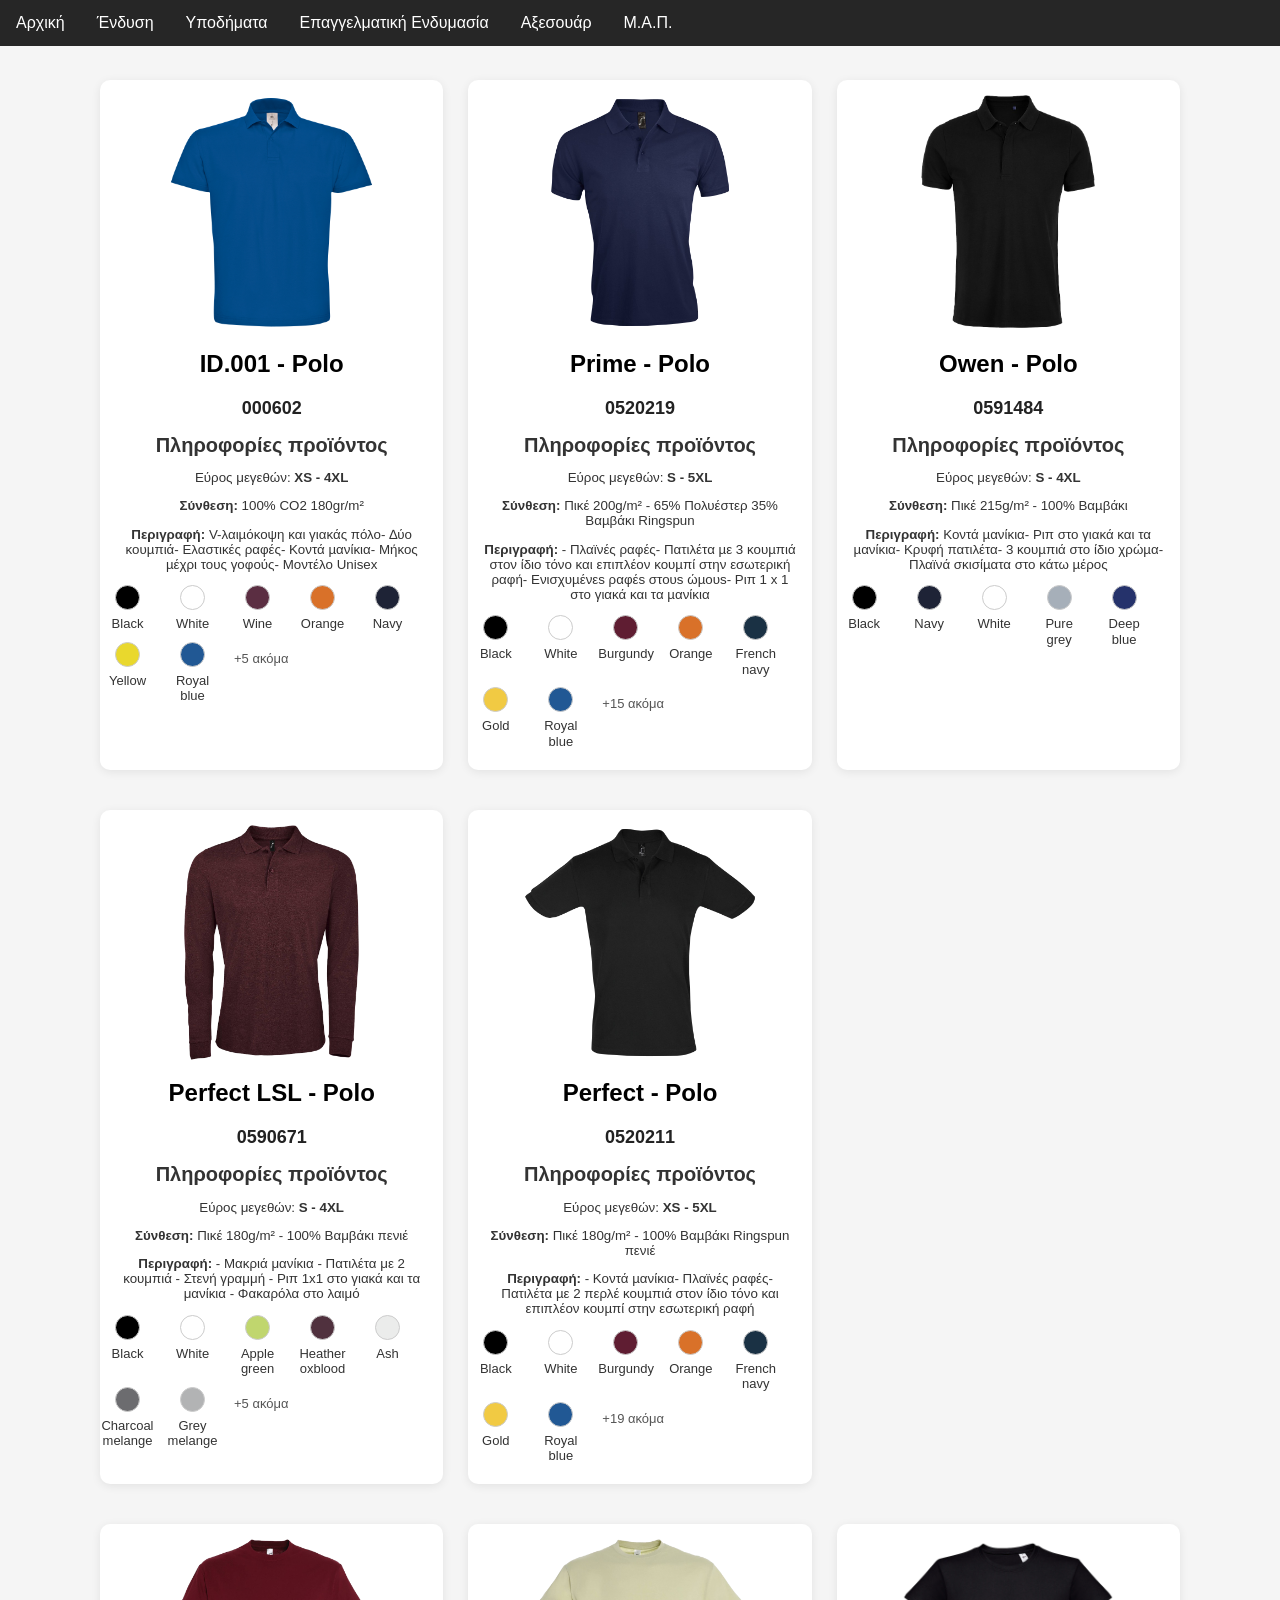
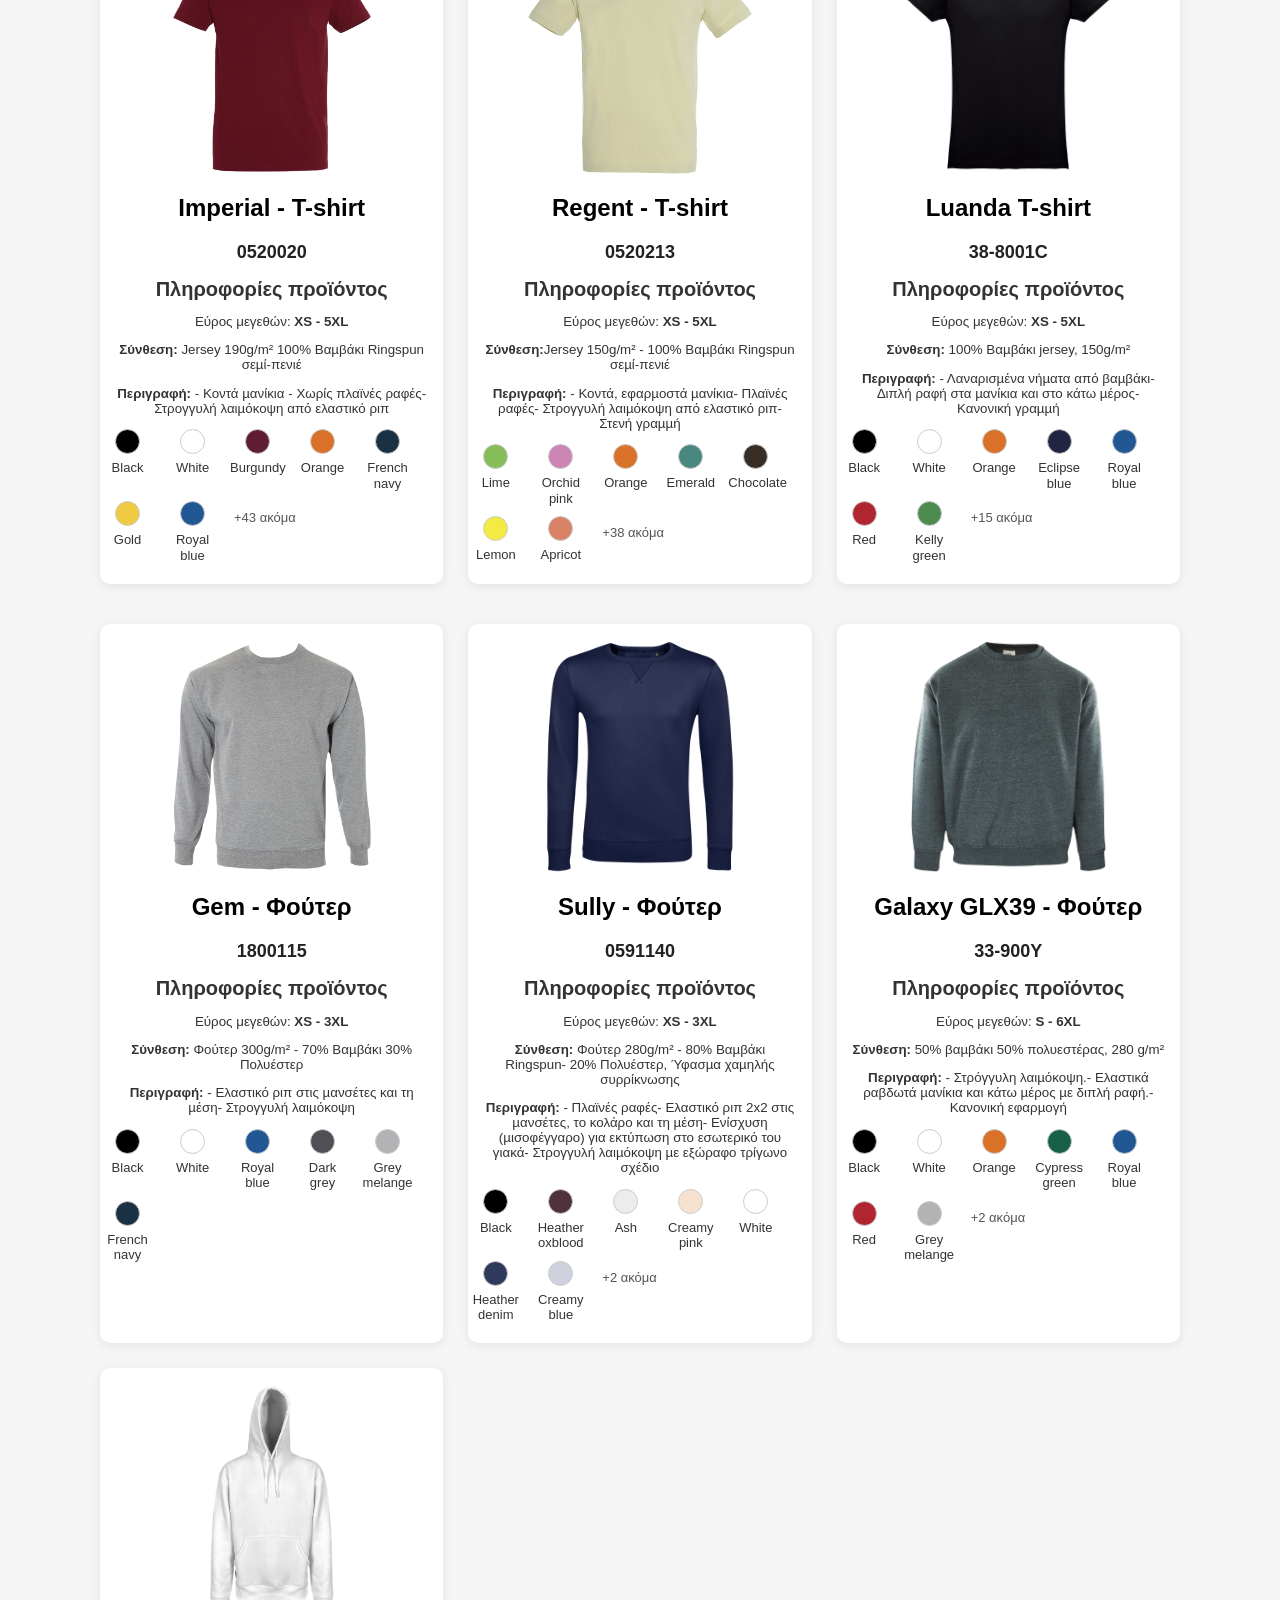
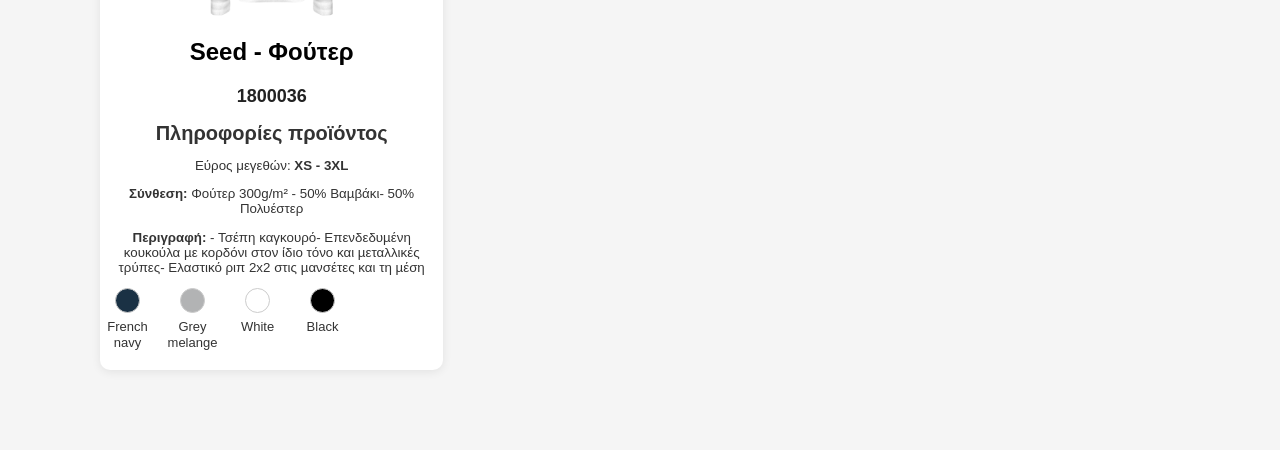
==== clothes.html @ 523e9b34 "# 4" ====
<!DOCTYPE html>
<html lang="en">

<head>
    <meta charset="UTF-8">
    <meta name="viewport" content="width=device-width, initial-scale=1.0">

    <title> Catalog Project </title>

    <link rel="stylesheet" href="css/style.css">

  

</head>

<body>

       <header>


      <nav class="navbar">

        <ul>
         <li> <a href="index.html"> Αρχική </a></li>
         <li class="dropdown"> <a href="javascript:void(0)" class="dropbtn"> Ένδυση </a>
    <div class="dropdown-content">
      <a href="clothes.html"> Μπλούζες </a>
      <a href="trousers.html"> Παντελόνια </a>
      <a href="jackets.html"> Πανωφόρια </a>
    </div></li>
         <li> <a href="shoes.html"> Υποδήματα </a></li>
         <li class="dropdown"> <a href="javascript:void(0)" class="dropbtn"> Επαγγελματική Ενδυμασία </a>
          <div class="dropdown-content">
            <a href="workwear.html"> Στολές Εργασίας</a>
            <a href="HV.html"> Υψηλής Ορατότητας</a>
          </div>
        </li>
        <li> <a href="accessories.html"> Αξεσουάρ </a></li>
         <li> <a href="disposable.html"> Μ.Α.Π. </a></li>
        </ul>

      </nav>

    </header>

    <div class="catalog">

      <div class="product">

        <!-- POLO -->
        
        
        <img src="images/photo.png/ID001.png.png" alt="ID001">
            <h2>ID.001 - Polo</h2>
            <div class="price">000602</div>

              <h3> Πληροφορίες προϊόντος </h3>
          
               <p> Εύρος μεγεθών: <b>XS - 4XL</b> </p>
               <p> <b>Σύνθεση:</b> 100% CO2 180gr/m² </p>
               <p> <b>Περιγραφή:</b> V-λαιµόκοψη και γιακάς πόλο- ∆ύο κουµπιά- Ελαστικές ραφές- Κοντά µανίκια- Μήκος µέχρι τους γοφούς- Μοντέλο Unisex </p>

               <div class="product-colors">

    <!-- Βάλε εδώ ΟΛΑ τα χρώματα του προϊόντος -->

    <div class="color">
        <div class="circle" style="background-color: #000000;"></div>
        <div class="name">Black</div>
    </div>

    <div class="color">
        <div class="circle" style="background-color: #FFFFFF;"></div>
        <div class="name">White</div>
    </div>

    <div class="color">
        <div class="circle" style="background-color: #5B2E42;"></div>
        <div class="name">Wine</div>
    </div>

    <div class="color">
        <div class="circle" style="background-color: #D97129;"></div>
        <div class="name">Orange</div>
    </div>

    <div class="color">
        <div class="circle" style="background-color: #1E2336;"></div>
        <div class="name">Navy</div>
    </div>

    <div class="color">
        <div class="circle" style="background-color: #E9D82D;"></div>
        <div class="name">Yellow</div>
    </div>

    <div class="color">
        <div class="circle" style="background-color: #215894;"></div>
        <div class="name">Royal blue</div>
    </div>

    <div class="color">
        <div class="circle" style="background-color: #B0252F;"></div>
        <div class="name">Red</div>
    </div>

    <div class="color">
        <div class="circle" style="background-color: #4D8B4F;"></div>
        <div class="name">Kelly green</div>
    </div>

    <div class="color">
        <div class="circle" style="background-color: #3E98BE;"></div>
        <div class="name">Light blue</div>
    </div>

     <div class="color">
        <div class="circle" style="background-color: #383D3F;"></div>
        <div class="name">Anthracite</div>
    </div>

     <div class="color">
        <div class="circle" style="background-color: #B2B3B4;"></div>
        <div class="name">Heather grey</div>
    </div>

    <!-- Το κουμπί δημιουργείται αυτόματα από το JavaScript -->

</div>
                                    
          </div>
    

      <div class="product">

        <img src="images/photo.png/prime.png.png" alt="prime">
            <h2>Prime - Polo</h2>
            <div class="price">0520219</div>

              <h3> Πληροφορίες προϊόντος </h3>
          
               <p> Εύρος μεγεθών: <b>S - 5XL</b> </p>
               <p> <b>Σύνθεση:</b> Πικέ 200g/m² - 65% Πολυέστερ 35% Βαµβάκι Ringspun </p>
               <p> <b>Περιγραφή:</b> - Πλαϊνές ραφές- Πατιλέτα µε 3 κουµπιά στον ίδιο τόνο και επιπλέον κουµπί στην εσωτερική ραφή- Ενισχυµένεs ραφέs στουs ώµουs- Ριπ 1 x 1 στο γιακά και τα µανίκια </p>  
                <div class="product-colors">

    <!-- Βάλε εδώ ΟΛΑ τα χρώματα του προϊόντος -->

    <div class="color">
        <div class="circle" style="background-color: #000000;"></div>
        <div class="name">Black</div>
    </div>

    <div class="color">
        <div class="circle" style="background-color: #FFFFFF;"></div>
        <div class="name">White</div>
    </div>

    <div class="color">
        <div class="circle" style="background-color: #5F1D32;"></div>
        <div class="name">Burgundy</div>
    </div>

    <div class="color">
        <div class="circle" style="background-color: #D97129;"></div>
        <div class="name">Orange</div>
    </div>

    <div class="color">
        <div class="circle" style="background-color: #1A3144;"></div>
        <div class="name">French navy</div>
    </div>

    <div class="color">
        <div class="circle" style="background-color: #F1CA43;"></div>
        <div class="name">Gold</div>
    </div>

    <div class="color">
        <div class="circle" style="background-color: #215894;"></div>
        <div class="name">Royal blue</div>
    </div>

    <div class="color">
        <div class="circle" style="background-color: #B0252F;"></div>
        <div class="name">Red</div>
    </div>

    <div class="color">
        <div class="circle" style="background-color: #4D8B4F;"></div>
        <div class="name">Kelly green</div>
    </div>

    <div class="color">
        <div class="circle" style="background-color: #3E98BE;"></div>
        <div class="name">Light blue</div>
    </div>

     <div class="color">
        <div class="circle" style="background-color: #4E5055;"></div>
        <div class="name">Dark grey</div>
    </div>

     <div class="color">
        <div class="circle" style="background-color: #A6AFB9;"></div>
        <div class="name">Pure grey</div>
    </div>

     <div class="color">
        <div class="circle" style="background-color: #B9A58C;"></div>
        <div class="name">Sand</div>
    </div>

     <div class="color">
        <div class="circle" style="background-color: #464288;"></div>
        <div class="name">Dark purple</div>
    </div>

     <div class="color">
        <div class="circle" style="background-color: #EBECEB;"></div>
        <div class="name">Ash</div>
    </div>

     <div class="color">
        <div class="circle" style="background-color: #382D25;"></div>
        <div class="name">Chocolate</div>
    </div>

     <div class="color">
        <div class="circle" style="background-color: #4D9FC6;"></div>
        <div class="name">Aqua</div>
    </div>

     <div class="color">
        <div class="circle" style="background-color: #55513D;"></div>
        <div class="name">Army</div>
    </div>

     <div class="color">
        <div class="circle" style="background-color: #B2B3B4;"></div>
        <div class="name">Grey melange</div>
    </div>

     <div class="color">
        <div class="circle" style="background-color: #C0D66E;"></div>
        <div class="name">Apple green</div>
    </div>

     <div class="color">
        <div class="circle" style="background-color: #2E4533;"></div>
        <div class="name">Bottle green</div>
    </div>

     <div class="color">
        <div class="circle" style="background-color: #A7C6E3;"></div>
        <div class="name">Sky blue</div>
    </div>

    <!-- Το κουμπί δημιουργείται αυτόματα από το JavaScript -->

</div>        
      </div>

      <div class="product">

        <img src="images/photo.png/owen.png.png" alt="owen">
            <h2> Owen - Polo</h2>
            <div class="price">0591484</div>

              <h3> Πληροφορίες προϊόντος </h3>
          
               <p> Εύρος μεγεθών: <b>S - 4XL</b> </p>
               <p> <b>Σύνθεση:</b> Πικέ 215g/m² - 100% Βαµβάκι </p>
               <p> <b>Περιγραφή:</b>  Κοντά µανίκια- Ριπ στο γιακά και τα µανίκια- Κρυφή πατιλέτα- 3 κουµπιά στο ίδιο χρώµα- Πλαϊνά σκισίµατα στο κάτω µέρος </p>    

               <div class="product-colors">

    <!-- Βάλε εδώ ΟΛΑ τα χρώματα του προϊόντος -->

    <div class="color">
        <div class="circle" style="background-color: #000000;"></div>
        <div class="name">Black</div>
    </div>

    <div class="color">
        <div class="circle" style="background-color: #1e2336;"></div>
        <div class="name">Navy</div>
    </div>

    <div class="color">
        <div class="circle" style="background-color: #FFFFFF;"></div>
        <div class="name">White</div>
    </div>

    <div class="color">
        <div class="circle" style="background-color: #A6AFB9;"></div>
        <div class="name">Pure grey</div>
    </div>

    <div class="color">
        <div class="circle" style="background-color: #25326b;"></div>
        <div class="name">Deep blue </div>
    </div>

    </div>
    </div>
    </div>
    
<div class="catalog">

    <div class="product">

        <img src="images/photo.png/perfectwinter.png.png" alt="perfect">
            <h2> Perfect LSL - Polo </h2>
            <div class="price">0590671</div>

              <h3> Πληροφορίες προϊόντος </h3>
          
               <p> Εύρος μεγεθών: <b>S - 4XL</b> </p>
               <p> <b>Σύνθεση:</b> Πικέ 180g/m² - 100% Βαμβάκι πενιέ  </p>
               <p> <b>Περιγραφή:</b> - Μακριά μανίκια - Πατιλέτα με 2 κουμπιά - Στενή γραμμή - Ριπ 1x1 στο γιακά και τα μανίκια - Φακαρόλα στο λαιμό </p>    

               <div class="product-colors">

    <!-- Βάλε εδώ ΟΛΑ τα χρώματα του προϊόντος -->

    <div class="color">
        <div class="circle" style="background-color: #000000;"></div>
        <div class="name">Black</div>
    </div>

    <div class="color">
        <div class="circle" style="background-color: #FFFFFF;"></div>
        <div class="name">White</div>
    </div>

    <div class="color">
        <div class="circle" style="background-color: #C0D66E;"></div>
        <div class="name">Apple green</div>
    </div>

    <div class="color">
        <div class="circle" style="background-color: #50313E;"></div>
        <div class="name">Heather oxblood</div>
    </div>

     <div class="color">
        <div class="circle" style="background-color: #EBECEB;"></div>
        <div class="name">Ash</div>
    </div>

    <div class="color">
        <div class="circle" style="background-color: #6C6C6F;"></div>
        <div class="name">Charcoal melange</div>
    </div>

    <div class="color">
        <div class="circle" style="background-color: #B2B3B4;"></div>
        <div class="name">Grey melange</div>
    </div>

     <div class="color">
        <div class="circle" style="background-color: #2E4533;"></div>
        <div class="name">Bottle green</div>
    </div>

    <div class="color">
        <div class="circle" style="background-color: #D97129;"></div>
        <div class="name">Orange</div>
    </div>

    <div class="color">
        <div class="circle" style="background-color: #1A3144;"></div>
        <div class="name">French navy</div>
    </div>

    <div class="color">
        <div class="circle" style="background-color: #215894;"></div>
        <div class="name">Royal blue</div>
    </div>

    <div class="color">
        <div class="circle" style="background-color: #B0252F;"></div>
        <div class="name">Red</div>
    </div>
    
    

    </div>
    </div>
    

      <div class="product">

        <img src="images/photo.png/perfect.png.png" alt="perfect">
            <h2> Perfect - Polo</h2>
            <div class="price">0520211</div>

              <h3> Πληροφορίες προϊόντος </h3>
          
               <p> Εύρος μεγεθών: <b>XS - 5XL</b> </p>
               <p> <b>Σύνθεση:</b> Πικέ 180g/m² - 100% Βαµβάκι Ringspun πενιέ </p>
               <p> <b>Περιγραφή:</b> - Κοντά µανίκια- Πλαϊνές ραφές- Πατιλέτα µε 2 περλέ κουµπιά στον ίδιο τόνο και επιπλέον κουµπί στην εσωτερική ραφή </p>    

               <div class="product-colors">

    <!-- Βάλε εδώ ΟΛΑ τα χρώματα του προϊόντος -->

    <div class="color">
        <div class="circle" style="background-color: #000000;"></div>
        <div class="name">Black</div>
    </div>

    <div class="color">
        <div class="circle" style="background-color: #FFFFFF;"></div>
        <div class="name">White</div>
    </div>

    <div class="color">
        <div class="circle" style="background-color: #5F1D32;"></div>
        <div class="name">Burgundy</div>
    </div>

    <div class="color">
        <div class="circle" style="background-color: #D97129;"></div>
        <div class="name">Orange</div>
    </div>

    <div class="color">
        <div class="circle" style="background-color: #1A3144;"></div>
        <div class="name">French navy</div>
    </div>

    <div class="color">
        <div class="circle" style="background-color: #F1CA43;"></div>
        <div class="name">Gold</div>
    </div>

    <div class="color">
        <div class="circle" style="background-color: #215894;"></div>
        <div class="name">Royal blue</div>
    </div>

    <div class="color">
        <div class="circle" style="background-color: #B0252F;"></div>
        <div class="name">Red</div>
    </div>

    <div class="color">
        <div class="circle" style="background-color: #4D8B4F;"></div>
        <div class="name">Kelly green</div>
    </div>

    <div class="color">
        <div class="circle" style="background-color: #CFD1DE;"></div>
        <div class="name">Creamy blue</div>
    </div>

     <div class="color">
        <div class="circle" style="background-color: #6C6C6F;"></div>
        <div class="name">Charcoal melange</div>
    </div>

     <div class="color">
        <div class="circle" style="background-color: #A6AFB9;"></div>
        <div class="name">Pure grey</div>
    </div>

     <div class="color">
        <div class="circle" style="background-color: #B9A58C;"></div>
        <div class="name">Sand</div>
    </div>

     <div class="color">
        <div class="circle" style="background-color: #50313E;"></div>
        <div class="name">Heather oxblood</div>
    </div>

     <div class="color">
        <div class="circle" style="background-color: #EBECEB;"></div>
        <div class="name">Ash</div>
    </div>

     <div class="color">
        <div class="circle" style="background-color: #2E395B;"></div>
        <div class="name">Heather denim</div>
    </div>

     <div class="color">
        <div class="circle" style="background-color: #4D9FC6;"></div>
        <div class="name">Aqua</div>
    </div>

     <div class="color">
        <div class="circle" style="background-color: #476279;"></div>
        <div class="name">Slate blue</div>
    </div>

     <div class="color">
        <div class="circle" style="background-color: #B2B3B4;"></div>
        <div class="name">Grey melange</div>
    </div>

     <div class="color">
        <div class="circle" style="background-color: #C0D66E;"></div>
        <div class="name">Apple green</div>
    </div>

     <div class="color">
        <div class="circle" style="background-color: #2E4533;"></div>
        <div class="name">Bottle green</div>
    </div>

     <div class="color">
        <div class="circle" style="background-color: #A7C6E3;"></div>
        <div class="name">Sky blue</div>
    </div>

    <div class="color">
        <div class="circle" style="background-color: #CF3945;"></div>
        <div class="name">Hibiscus</div>
    </div>

    <div class="color">
        <div class="circle" style="background-color: #3D4F5E;"></div>
        <div class="name">Denim </div>
    </div>

    <div class="color">
        <div class="circle" style="background-color: #F7E2D0;"></div>
        <div class="name">Creamy pink</div>
    </div>

    <div class="color">
        <div class="circle" style="background-color: #22B15D;"></div>
        <div class="name">Spring green</div>
    </div>

    <!-- Το κουμπί δημιουργείται αυτόματα από το JavaScript -->

</div>
                        
          </div>

    </div>

          <!-- T-SHIRT -->

          <div class="catalog">
          <div class="product">

        <img src="images/photo.png/imperial.png" alt="imperial">
            <h2>Imperial - T-shirt</h2>
            <div class="price">0520020</div>

              <h3> Πληροφορίες προϊόντος </h3>
          
               <p> Εύρος μεγεθών: <b>XS - 5XL</b> </p>
               <p> <b>Σύνθεση:</b> Jersey 190g/m² 100% Βαµβάκι Ringspun σεµί-πενιέ </p>
               <p> <b>Περιγραφή:</b> - Κοντά µανίκια - Χωρίς πλαϊνές ραφές- Στρογγυλή λαιµόκοψη από ελαστικό ριπ </p> 

               <div class="product-colors">

    <!-- Βάλε εδώ ΟΛΑ τα χρώματα του προϊόντος -->

    <div class="color">
        <div class="circle" style="background-color: #000000;"></div>
        <div class="name">Black</div>
    </div>

    <div class="color">
        <div class="circle" style="background-color: #FFFFFF;"></div>
        <div class="name">White</div>
    </div>

    <div class="color">
        <div class="circle" style="background-color: #5F1D32;"></div>
        <div class="name">Burgundy</div>
    </div>

    <div class="color">
        <div class="circle" style="background-color: #D97129;"></div>
        <div class="name">Orange</div>
    </div>

    <div class="color">
        <div class="circle" style="background-color: #1A3144;"></div>
        <div class="name">French navy</div>
    </div>

    <div class="color">
        <div class="circle" style="background-color: #F1CA43;"></div>
        <div class="name">Gold</div>
    </div>

    <div class="color">
        <div class="circle" style="background-color: #215894;"></div>
        <div class="name">Royal blue</div>
    </div>

    <div class="color">
        <div class="circle" style="background-color: #B0252F;"></div>
        <div class="name">Red</div>
    </div>

    <div class="color">
        <div class="circle" style="background-color: #4D8B4F;"></div>
        <div class="name">Kelly green</div>
    </div>

    <div class="color">
        <div class="circle" style="background-color: #F4EDCC;"></div>
        <div class="name">Cream</div>
    </div>

     <div class="color">
        <div class="circle" style="background-color: #162532;"></div>
        <div class="name">Petroleum</div>
    </div>

     <div class="color">
        <div class="circle" style="background-color: #A6AFB9;"></div>
        <div class="name">Pure grey</div>
    </div>

     <div class="color">
        <div class="circle" style="background-color: #B9A58C;"></div>
        <div class="name">Sand</div>
    </div>

     <div class="color">
        <div class="circle" style="background-color: #8D5F67;"></div>
        <div class="name">Ancient pink</div>
    </div>

     <div class="color">
        <div class="circle" style="background-color: #EBECEB;"></div>
        <div class="name">Ash</div>
    </div>

     <div class="color">
        <div class="circle" style="background-color: #636455;"></div>
        <div class="name">Khaki</div>
    </div>

     <div class="color">
        <div class="circle" style="background-color: #4D9FC6;"></div>
        <div class="name">Aqua</div>
    </div>

     <div class="color">
        <div class="circle" style="background-color: #4BB2AD;"></div>
        <div class="name">Caribbeam</div>
    </div>

     <div class="color">
        <div class="circle" style="background-color: #B2B3B4;"></div>
        <div class="name">Grey melange</div>
    </div>

     <div class="color">
        <div class="circle" style="background-color: #C0D66E;"></div>
        <div class="name">Apple green</div>
    </div>

     <div class="color">
        <div class="circle" style="background-color: #2E4533;"></div>
        <div class="name">Bottle green</div>
    </div>

     <div class="color">
        <div class="circle" style="background-color: #A7C6E3;"></div>
        <div class="name">Sky blue</div>
    </div>

    <div class="color">
        <div class="circle" style="background-color: #CF3945;"></div>
        <div class="name">Hibiscus</div>
    </div>

    <div class="color">
        <div class="circle" style="background-color: #3D4F5E;"></div>
        <div class="name">Denim </div>
    </div>

    <div class="color">
        <div class="circle" style="background-color: #ECC4BF;"></div>
        <div class="name">Candy pink</div>
    </div>

    <div class="color">
        <div class="circle" style="background-color: #AEBE8D;"></div>
        <div class="name">Sage green</div>
    </div>

     <div class="color">
        <div class="circle" style="background-color: #55513D;"></div>
        <div class="name">Army</div>
    </div>

     <div class="color">
        <div class="circle" style="background-color: #7BC2CC;"></div>
        <div class="name">Atoll blue</div>
    </div>

     <div class="color">
        <div class="circle" style="background-color: #5B2326;"></div>
        <div class="name">Chili</div>
    </div>

     <div class="color">
        <div class="circle" style="background-color: #48887F;"></div>
        <div class="name">Emerald</div>
    </div>

     <div class="color">
        <div class="circle" style="background-color: #382D25;"></div>
        <div class="name">Chocolate</div>
    </div>

     <div class="color">
        <div class="circle" style="background-color: #4F4235;"></div>
        <div class="name">Earth</div>
    </div>

     <div class="color">
        <div class="circle" style="background-color: #464288;"></div>
        <div class="name">Dark purple</div>
    </div>

     <div class="color">
        <div class="circle" style="background-color: #AC2176;"></div>
        <div class="name">Fuchsia</div>
    </div>

     <div class="color">
        <div class="circle" style="background-color: #A1B3BD;"></div>
        <div class="name">Ice blue</div>
    </div>

    <div class="color">
        <div class="circle" style="background-color: #F3EB43;"></div>
        <div class="name">Lemon</div>
    </div>

    <div class="color">
        <div class="circle" style="background-color: #4E5055;"></div>
        <div class="name">Dark grey</div>
    </div>

    <div class="color">
        <div class="circle" style="background-color: #902c44;"></div>
        <div class="name">Red folk</div>
    </div>

    <div class="color">
        <div class="circle" style="background-color: #565b35;"></div>
        <div class="name">Dark khaki</div>
    </div>

    <div class="color">
        <div class="circle" style="background-color: #afaca5;"></div>
        <div class="name">Light grey</div>
    </div>

    <div class="color">
        <div class="circle" style="background-color: #71658e;"></div>
        <div class="name">Light purple</div>
    </div>

    <div class="color">
        <div class="circle" style="background-color: #41484f;"></div>
        <div class="name">Mouse grey</div>
    </div>

    <div class="color">
        <div class="circle" style="background-color: #1e2336;"></div>
        <div class="name">Navy</div>
    </div>

    <div class="color">
        <div class="circle" style="background-color: #cc84b5;"></div>
        <div class="name">Orchid pink</div>
    </div>

    <div class="color">
        <div class="circle" style="background-color: #6b799b;"></div>
        <div class="name">Blue</div>
    </div>

    <div class="color">
        <div class="circle" style="background-color: #7f3e24;"></div>
        <div class="name">Terracotta</div>
    </div>

    <div class="color">
        <div class="circle" style="background-color: #901939;"></div>
        <div class="name">Tango red</div>
    </div>

    <div class="color">
        <div class="circle" style="background-color: #787673;"></div>
        <div class="name">Zinc</div>
    </div>

    <div class="color">
        <div class="circle" style="background-color: #24326a;"></div>
        <div class="name">Ultramarine</div>
    </div>

    <div class="color">
        <div class="circle" style="background-color: #b9b79f;"></div>
        <div class="name">Rope</div>
    </div>

    <!-- Το κουμπί δημιουργείται αυτόματα από το JavaScript -->

</div>
                       
          </div>
    

      <div class="product">

        <img src="images/photo.png/regent2.png.png" alt="regent">
            <h2>Regent - T-shirt</h2>
            <div class="price"> 0520213</div>

              <h3> Πληροφορίες προϊόντος </h3>
          
               <p> Εύρος μεγεθών: <b>XS - 5XL</b> </p>
               <p> <b>Σύνθεση:</b>Jersey 150g/m² - 100% Βαµβάκι Ringspun σεµί-πενιέ </p>
               <p> <b>Περιγραφή:</b> - Κοντά, εφαρµοστά µανίκια- Πλαϊνές ραφές- Στρογγυλή λαιµόκοψη από ελαστικό ριπ- Στενή γραµµή </p>

               <div class="product-colors">

    <!-- Βάλε εδώ ΟΛΑ τα χρώματα του προϊόντος -->

    <div class="color">
        <div class="circle" style="background-color: #85bd58;"></div>
        <div class="name">Lime</div>
    </div>

    <div class="color">
        <div class="circle" style="background-color: #cc84b5;"></div>
        <div class="name">Orchid pink</div>
    </div>

    <div class="color">
        <div class="circle" style="background-color: #D97129;"></div>
        <div class="name">Orange</div>
    </div>

    <div class="color">
        <div class="circle" style="background-color: #48887F;"></div>
        <div class="name">Emerald</div>
    </div>

     <div class="color">
        <div class="circle" style="background-color: #382D25;"></div>
        <div class="name">Chocolate</div>
    </div>

    <div class="color">
        <div class="circle" style="background-color: #F3EB43;"></div>
        <div class="name">Lemon</div>
    </div>

    <div class="color">
        <div class="circle" style="background-color: #da8266;"></div>
        <div class="name">Apricot</div>
    </div>

    <div class="color">
        <div class="circle" style="background-color: #aebe8d;"></div>
        <div class="name">Sage green</div>
    </div>

     <div class="color">
        <div class="circle" style="background-color: #4F4235;"></div>
        <div class="name">Earth</div>
    </div>

     <div class="color">
        <div class="circle" style="background-color: #71658e;"></div>
        <div class="name">Light purple</div>
    </div>

     <div class="color">
        <div class="circle" style="background-color: #AC2176;"></div>
        <div class="name">Fuchsia</div>
    </div>

     <div class="color">
        <div class="circle" style="background-color: #B9A58C;"></div>
        <div class="name">Sand</div>
    </div>

    <div class="color">
        <div class="circle" style="background-color: #464288;"></div>
        <div class="name">Dark purple</div>
    </div>

    <div class="color">
        <div class="circle" style="background-color: #e3b8c7;"></div>
        <div class="name">Medium pink</div>
    </div>

    <div class="color">
        <div class="circle" style="background-color: #b9b79f;"></div>
        <div class="name">Rope</div>
    </div>

    <div class="color">
        <div class="circle" style="background-color: #f2d4d9;"></div>
        <div class="name">Pale pink</div>
    </div>

    <div class="color">
        <div class="circle" style="background-color: #5F1D32;"></div>
        <div class="name">Burgundy</div>
    </div>

     <div class="color">
        <div class="circle" style="background-color: #1e2336;"></div>
        <div class="name">Navy</div>
    </div>

    <div class="color">
        <div class="circle" style="background-color: #2E4533;"></div>
        <div class="name">Bottle green</div>
    </div>

    <div class="color">
        <div class="circle" style="background-color: #d0d3d4;"></div>
        <div class="name">Light grey</div>
    </div>

     <div class="color">
        <div class="circle" style="background-color: #4D9FC6;"></div>
        <div class="name">Aqua</div>
    </div>

     <div class="color">
        <div class="circle" style="background-color: #41484f;"></div>
        <div class="name">Mouse grey</div>
    </div>

     <div class="color">
        <div class="circle" style="background-color: #C0D66E;"></div>
        <div class="name">Apple green</div>
    </div>

     <div class="color">
        <div class="circle" style="background-color: #7bc2cc;"></div>
        <div class="name">Atoll blue</div>
    </div>

     <div class="color">
        <div class="circle" style="background-color: #55513D;"></div>
        <div class="name">Army</div>
    </div>

    <div class="color">
        <div class="circle" style="background-color: #787673;"></div>
        <div class="name">Zinc</div>
    </div>

    <div class="color">
        <div class="circle" style="background-color: #000000;"></div>
        <div class="name">Black</div>
    </div>

    <div class="color">
        <div class="circle" style="background-color: #FFFFFF;"></div>
        <div class="name">White</div>
    </div>

    <div class="color">
        <div class="circle" style="background-color: #5f1d32;"></div>
        <div class="name">Burgundy</div>
    </div>

    <div class="color">
        <div class="circle" style="background-color: #1A3144;"></div>
        <div class="name">French navy</div>
    </div>

    <div class="color">
        <div class="circle" style="background-color: #f1ca43;"></div>
        <div class="name">Gold</div>
    </div>

    <div class="color">
        <div class="circle" style="background-color: #215894;"></div>
        <div class="name">Royal blue</div>
    </div>

    <div class="color">
        <div class="circle" style="background-color: #B0252F;"></div>
        <div class="name">Red</div>
    </div>

    <div class="color">
        <div class="circle" style="background-color: #4D8B4F;"></div>
        <div class="name">Kelly green</div>
    </div>

     <div class="color">
        <div class="circle" style="background-color: #A6AFB9;"></div>
        <div class="name">Pure grey</div>
    </div>

     <div class="color">
        <div class="circle" style="background-color: #636455;"></div>
        <div class="name">Khaki</div>
    </div>

     <div class="color">
        <div class="circle" style="background-color: #B2B3B4;"></div>
        <div class="name">Grey melange</div>
    </div>

     <div class="color">
        <div class="circle" style="background-color: #a7c6e3;"></div>
        <div class="name">Sky blue</div>
    </div>

    <div class="color">
        <div class="circle" style="background-color: #3d4f5e;"></div>
        <div class="name">Denim </div>
    </div>

    <div class="color">
        <div class="circle" style="background-color: #d06878;"></div>
        <div class="name">Pink folk</div>
    </div>

     <div class="color">
        <div class="circle" style="background-color: #901939;"></div>
        <div class="name">Tango red</div>
    </div>

    <div class="color">
        <div class="circle" style="background-color: #4E5055;"></div>
        <div class="name">Dark grey</div>
    </div>

    <div class="color">
        <div class="circle" style="background-color: #38637c;"></div>
        <div class="name">Duck blue</div>
    </div>

      <div class="color">
        <div class="circle" style="background-color: #eaeb82;"></div>
        <div class="name">Pale yellow</div>
    </div>

    <div class="color">
        <div class="circle" style="background-color: #EBECEB;"></div>
        <div class="name">Ash</div>
    </div>



    <!-- Το κουμπί δημιουργείται αυτόματα από το JavaScript -->

</div>
                          
      </div>
    

      <div class="product">

        <img src="images/photo.png/Luanda.png.png" alt="luanda">
            <h2> Luanda T-shirt </h2>
            <div class="price">38-8001C</div>

              <h3> Πληροφορίες προϊόντος </h3>
          
               <p> Εύρος μεγεθών: <b>XS - 5XL</b> </p>
               <p> <b>Σύνθεση:</b> 100% Βαµβάκι jersey, 150g/m² </p>
               <p> <b>Περιγραφή:</b> - Λαναρισµένα νήµατα από βαµβάκι-  ∆ιπλή ραφή στα µανίκια και στο κάτω µέρος- Κανονική γραµµή </p>  

               <div class="product-colors">

    <!-- Βάλε εδώ ΟΛΑ τα χρώματα του προϊόντος -->

    <div class="color">
        <div class="circle" style="background-color: #000000;"></div>
        <div class="name">Black</div>
    </div>

    <div class="color">
        <div class="circle" style="background-color: #FFFFFF;"></div>
        <div class="name">White</div>
    </div>

    <div class="color">
        <div class="circle" style="background-color: #D97129;"></div>
        <div class="name">Orange</div>
    </div>

    <div class="color">
        <div class="circle" style="background-color: #212541;"></div>
        <div class="name">Eclipse blue</div>
    </div>

    <div class="color">
        <div class="circle" style="background-color: #215894;"></div>
        <div class="name">Royal blue</div>
    </div>

    <div class="color">
        <div class="circle" style="background-color: #B0252F;"></div>
        <div class="name">Red</div>
    </div>

    <div class="color">
        <div class="circle" style="background-color: #4D8B4F;"></div>
        <div class="name">Kelly green</div>
    </div>

     <div class="color">
        <div class="circle" style="background-color: #766c72;"></div>
        <div class="name">Grey</div>
    </div>

     <div class="color">
        <div class="circle" style="background-color: #4D9FC6;"></div>
        <div class="name">Aqua</div>
    </div>

     <div class="color">
        <div class="circle" style="background-color: #B2B3B4;"></div>
        <div class="name">Grey melange</div>
    </div>

     <div class="color">
        <div class="circle" style="background-color: #C0D66E;"></div>
        <div class="name">Apple green</div>
    </div>

     <div class="color">
        <div class="circle" style="background-color: #7bc2cc;"></div>
        <div class="name">Atoll blue</div>
    </div>

     <div class="color">
        <div class="circle" style="background-color: #55513D;"></div>
        <div class="name">Army</div>
    </div>

     <div class="color">
        <div class="circle" style="background-color: #5B2326;"></div>
        <div class="name">Chili</div>
    </div>

     <div class="color">
        <div class="circle" style="background-color: #48887F;"></div>
        <div class="name">Emerald</div>
    </div>

     <div class="color">
        <div class="circle" style="background-color: #382D25;"></div>
        <div class="name">Chocolate</div>
    </div>

     <div class="color">
        <div class="circle" style="background-color: #4F4235;"></div>
        <div class="name">Earth</div>
    </div>

     <div class="color">
        <div class="circle" style="background-color: #464288;"></div>
        <div class="name">Dark purple</div>
    </div>

     <div class="color">
        <div class="circle" style="background-color: #AC2176;"></div>
        <div class="name">Fuchsia</div>
    </div>

     <div class="color">
        <div class="circle" style="background-color: #A1B3BD;"></div>
        <div class="name">Ice blue</div>
    </div>

    <div class="color">
        <div class="circle" style="background-color: #e9d82d;"></div>
        <div class="name">Yellow</div>
    </div>

    <div class="color">
        <div class="circle" style="background-color: #1e2336;"></div>
        <div class="name">Navy</div>
    </div>
                   
          
    </div>

      </div>
    </div>

    <div class="catalog">

          <!-- Hoodie -->

          <div class="product">
        
        <img src="images/photo.png/ghost.png.png" alt="ghost">
            <h2>Gem - Φούτερ</h2>
            <div class="price"> 1800115 </div>

              <h3> Πληροφορίες προϊόντος </h3>
          
               <p> Εύρος μεγεθών: <b>XS - 3XL</b> </p>
               <p> <b>Σύνθεση:</b> Φούτερ 300g/m² - 70% Βαµβάκι 30% Πολυέστερ </p>
               <p> <b>Περιγραφή:</b> - Ελαστικό ριπ στις µανσέτες και τη µέση- Στρογγυλή λαιµόκοψη </p>   

               <div class="product-colors">

    <!-- Βάλε εδώ ΟΛΑ τα χρώματα του προϊόντος -->

    <div class="color">
        <div class="circle" style="background-color: #000000;"></div>
        <div class="name">Black</div>
    </div>

    <div class="color">
        <div class="circle" style="background-color: #FFFFFF;"></div>
        <div class="name">White</div>
    </div>

    <div class="color">
        <div class="circle" style="background-color: #215894;"></div>
        <div class="name">Royal blue</div>
    </div>

     <div class="color">
        <div class="circle" style="background-color: #4e5055;"></div>
        <div class="name">Dark grey</div>
    </div>

     <div class="color">
        <div class="circle" style="background-color: #B2B3B4;"></div>
        <div class="name">Grey melange</div>
    </div>

    <div class="color">
        <div class="circle" style="background-color: #1a3144;"></div>
        <div class="name">French navy</div>
    </div>
                   
          
    </div>

      </div>
                    
          
    

      <div class="product">

        <img src="images/photo.png/sully.png.png" alt="sully">
            <h2>Sully - Φούτερ</h2>
            <div class="price">0591140</div>

              <h3> Πληροφορίες προϊόντος </h3>
          
               <p> Εύρος μεγεθών: <b>XS - 3XL</b> </p>
               <p> <b>Σύνθεση:</b> Φούτερ 280g/m² - 80% Βαµβάκι Ringspun- 20% Πολυέστερ, Ύφασµα χαµηλής συρρίκνωσης </p>
               <p> <b>Περιγραφή:</b> - Πλαϊνές ραφές- Ελαστικό ριπ 2x2 στις µανσέτες, το κολάρο και τη µέση- Ενίσχυση (µισοφέγγαρο) για εκτύπωση στο εσωτερικό του γιακά- Στρογγυλή λαιµόκοψη µε εξώραφο τρίγωνο σχέδιο </p>  
               
               <div class="product-colors">

    <!-- Βάλε εδώ ΟΛΑ τα χρώματα του προϊόντος -->

    <div class="color">
        <div class="circle" style="background-color: #000000;"></div>
        <div class="name">Black</div>
    </div>

    <div class="color">
        <div class="circle" style="background-color: #50313E;"></div>
        <div class="name">Heather oxblood</div>
    </div>

     <div class="color">
        <div class="circle" style="background-color: #EBECEB;"></div>
        <div class="name">Ash</div>
    </div>

    <div class="color">
        <div class="circle" style="background-color: #F7E2D0;"></div>
        <div class="name">Creamy pink</div>
    </div>

    <div class="color">
        <div class="circle" style="background-color: #FFFFFF;"></div>
        <div class="name">White</div>
    </div>

    <div class="color">
        <div class="circle" style="background-color: #2e395b;"></div>
        <div class="name">Heather denim</div>
    </div>

     <div class="color">
        <div class="circle" style="background-color: #CFD1DE;"></div>
        <div class="name">Creamy blue</div>
    </div>


     <div class="color">
        <div class="circle" style="background-color: #B2B3B4;"></div>
        <div class="name">Grey melange</div>
    </div>

    <div class="color">
        <div class="circle" style="background-color: #1a3144;"></div>
        <div class="name">French navy</div>
    </div>
                   
          
    </div>
      </div>
    

      <div class="product">

        <img src="images/photo.png/galaxy.png.png" alt="galaxy">
            <h2> Galaxy GLX39 - Φούτερ</h2>
            <div class="price">33-900Υ</div>

              <h3> Πληροφορίες προϊόντος </h3>
          
               <p> Εύρος μεγεθών: <b>S - 6XL</b> </p>
               <p> <b>Σύνθεση:</b> 50% βαµβάκι 50% πολυεστέρας, 280 g/m² </p>
               <p> <b>Περιγραφή:</b> - Στρόγγυλη λαιµόκοψη.- Ελαστικά ραβδωτά µανίκια και κάτω µέρος µε διπλή ραφή.- Κανονική εφαρµογή</p>     
               
               <div class="product-colors">

    <!-- Βάλε εδώ ΟΛΑ τα χρώματα του προϊόντος -->

    <div class="color">
        <div class="circle" style="background-color: #000000;"></div>
        <div class="name">Black</div>
    </div>

    <div class="color">
        <div class="circle" style="background-color: #FFFFFF;"></div>
        <div class="name">White</div>
    </div>

    <div class="color">
        <div class="circle" style="background-color: #D97129;"></div>
        <div class="name">Orange</div>
    </div>

    <div class="color">
        <div class="circle" style="background-color: #186047;"></div>
        <div class="name">Cypress green</div>
    </div>

    <div class="color">
        <div class="circle" style="background-color: #215894;"></div>
        <div class="name">Royal blue</div>
    </div>

    <div class="color">
        <div class="circle" style="background-color: #B0252F;"></div>
        <div class="name">Red</div>
    </div>

     <div class="color">
        <div class="circle" style="background-color: #B2B3B4;"></div>
        <div class="name">Grey melange</div>
    </div>

    <div class="color">
        <div class="circle" style="background-color: #383d3f;"></div>
        <div class="name">Anthracite</div>
    </div>

    <div class="color">
        <div class="circle" style="background-color: #1e2336;"></div>
        <div class="name">Navy</div>
    </div>
                   
          
    </div>
          </div>

           <div class="product">

        <img src="images/photo.png/seed.png.png" alt="seed">
            <h2> Seed - Φούτερ </h2>
            <div class="price">1800036</div>

              <h3> Πληροφορίες προϊόντος </h3>
          
               <p> Εύρος μεγεθών: <b>XS - 3XL</b> </p>
               <p> <b>Σύνθεση:</b> Φούτερ 300g/m² - 50% Βαµβάκι- 50% Πολυέστερ</p>
               <p> <b>Περιγραφή:</b> - Τσέπη καγκουρό- Επενδεδυµένη κουκούλα µε κορδόνι στον ίδιο τόνο και µεταλλικές τρύπες- Ελαστικό ριπ 2x2 στις µανσέτες και τη µέση</p>   
               
               <div class="product-colors">

    <!-- Βάλε εδώ ΟΛΑ τα χρώματα του προϊόντος -->

     <div class="color">
        <div class="circle" style="background-color: #1a3144;"></div>
        <div class="name">French navy</div>
    </div>

     <div class="color">
        <div class="circle" style="background-color: #B2B3B4;"></div>
        <div class="name">Grey melange</div>
    </div>

      <div class="color">
        <div class="circle" style="background-color: #FFFFFF;"></div>
        <div class="name">White</div>
    </div>

    <div class="color">
        <div class="circle" style="background-color: #000000;"></div>
        <div class="name">Black</div>
    </div>
               </div>
          </div>
    </div>

         




    

   
<script>
    document.querySelectorAll('.product-colors').forEach(function(container) {

        const colors = container.querySelectorAll('.color');
        const maxVisible = 7;

        // Αν έχει 6 ή λιγότερα, δεν χρειάζεται κουμπί
        if (colors.length <= maxVisible) {
            return;
        }

        // Κρύψε όλα τα χρώματα μετά τα 6
        colors.forEach(function(color, index) {
            if (index >= maxVisible) {
                color.classList.add('hidden');
            }
        });

        // Υπολόγισε πόσα χρώματα είναι κρυφά
        const hiddenCount = colors.length - maxVisible;

        // Δημιούργησε το κουμπί
        const button = document.createElement('button');

        button.className = 'show-more';
        button.textContent = '+' + hiddenCount + ' ακόμα';

        // Πρόσθεσε το κουμπί
        container.appendChild(button);

        // Όταν πατηθεί
        button.addEventListener('click', function() {

            const isHidden = colors[7].classList.contains('hidden');

            colors.forEach(function(color, index) {
                if (index >= maxVisible) {
                    color.classList.toggle('hidden', !isHidden);
                }
            });

            if (isHidden) {
                button.textContent = 'Λιγότερα';
            } else {
                button.textContent = '+' + hiddenCount + ' ακόμα';
            }
        });

    });
</script>
    

</body>

</html>
---- css/style.css ----
header {
  width: 100%;
}

.navbar {
  position: fixed;
  top: 0;
  left: 0;
  width: 100%;
  z-index: 10000;
}

ul {
  list-style-type: none;
  margin: 0;
  padding: 0;
  background-color: #262626 ;
  overflow: visible;
  display: flow-root;
}

li {
  float: left;
}

li a, .dropbtn {
  display: inline-block;
  color: white;
  text-align: center;
  padding: 14px 16px;
  text-decoration: none;
}

li a:hover, .dropdown:hover .dropbtn {
  background-color: #ce202c;
}

li.dropdown {
  display: inline-block;
}

.dropdown-content {
  display: none;
  position:absolute;
  background-color: #f9f9f9;
  min-width: 160px;
  box-shadow: 0px 8px 16px 0px rgba(0,0,0,0.2);
  z-index: 9999;
}

.dropdown-content a {
  color: black;
  padding: 12px 16px;
  text-decoration: none;
  display: block;
  text-align: left;
}

.dropdown-content a:hover {background-color: #f1f1f1;}

.dropdown:hover .dropdown-content {
  display: block;
}


h1 {
    margin-top: 60px;
    margin-left: 10px;
    text-align: center;
    font-family: Arial, Helvetica, sans-serif;
}



h2 {
    font-family: Arial, Helvetica, sans-serif;
    text-align: center;
    color: black;
    
   
}

p { font-size: 10pt;
    padding: 0px 15px;
    color: #333333;
}

h3 {
    font-family: Arial, Helvetica, sans-serif;
    text-align: center;
    color: #333333;

}

h4 {
    font-family: Arial, Helvetica, sans-serif;
    text-align: center;
    color: #333333;
}


body {
    font-family: Arial, sans-serif;
    background: #f5f5f5;
    padding: 40px;
}

img {
    padding-top: 15px;
}


* {
            box-sizing: border-box;
        }

        body {
            margin: 0;
            font-family: Arial, sans-serif;
            background-color: #f5f5f5;
        }

        .catalog {
            width: 90%;
            max-width: 1400px;
            margin: 40px auto;
            display: grid;
            grid-template-columns: repeat(3, 1fr);
            gap: 25px;
        }

        .catalog2 {
            width: 90%;
            max-width: 1400px;
            margin: 40px auto;
            display: grid;
            grid-template-columns: repeat(2, 1fr);
            gap: 25px;
        }

         

        .product {
            background: white;
            border-radius: 10px;
            overflow: hidden;
            padding-bottom: 20px;
            text-align: center;
            box-shadow: 0 2px 10px rgba(0, 0, 0, 0.08);
        }

        .product img {
            width: 100%;
            height: 250px;
            object-fit: contain;
            display: block;
        }


        .product h3 {
            margin: 15px 10px 8px;
            font-size: 20px;
        }

        .product .price {
            font-size: 18px;
            font-weight: bold;
            color: #222;
        }

        /* Tablet */
        @media (max-width: 900px) {
            .catalog {
                grid-template-columns: repeat(2, 1fr);
            }
        }

        /* Κινητό */
        @media (max-width: 600px) {
            .catalog {
                grid-template-columns: 1fr;
                width: 90%;
            }

            .product img {
                height: 300px;
            }
        }


        .product-colors {
        display: flex;
        flex-wrap: wrap;
        gap: 10px;
        align-items: flex-start;
    }

    .color {
        width: 55px;
        text-align: center;
    }

    .circle {
        width: 25px;
        height: 25px;
        border-radius: 50%;
        border: 1px solid #ccc;
        margin: 0 auto 6px auto;
        box-sizing: border-box;
    }

    .name {
        font-size: 13px;
        color: #333;
        line-height: 1.2;
    }

    .color.hidden {
        display: none;
    }

    .show-more {
        border: none;
        background: transparent;
        color: #555;
        font-size: 13px;
        cursor: pointer;
        padding: 9px 4px;
        white-space: nowrap;
    }

    .show-more:hover {
        color: #000;
    }

    .two-color {
    background: linear-gradient(
        to right,
        var(--color1) 50%,
        var(--color2) 50%
    );
}
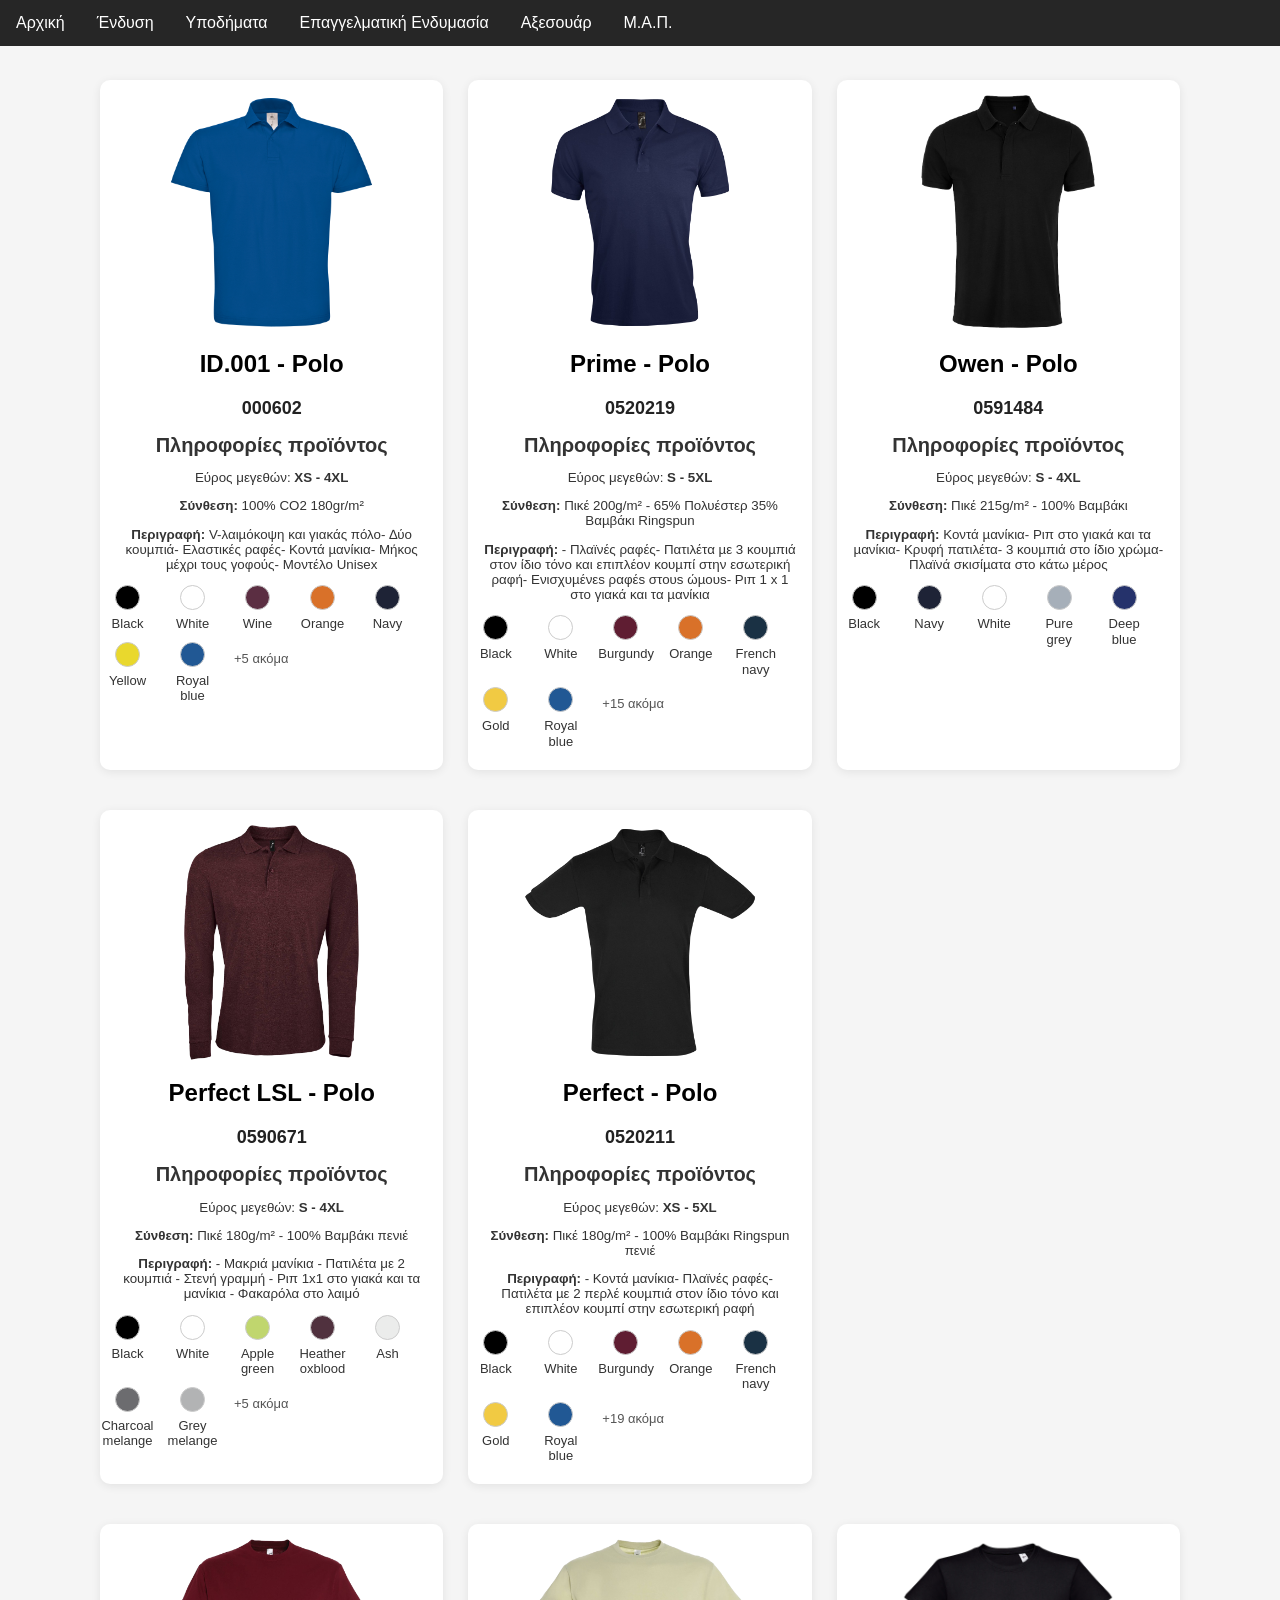
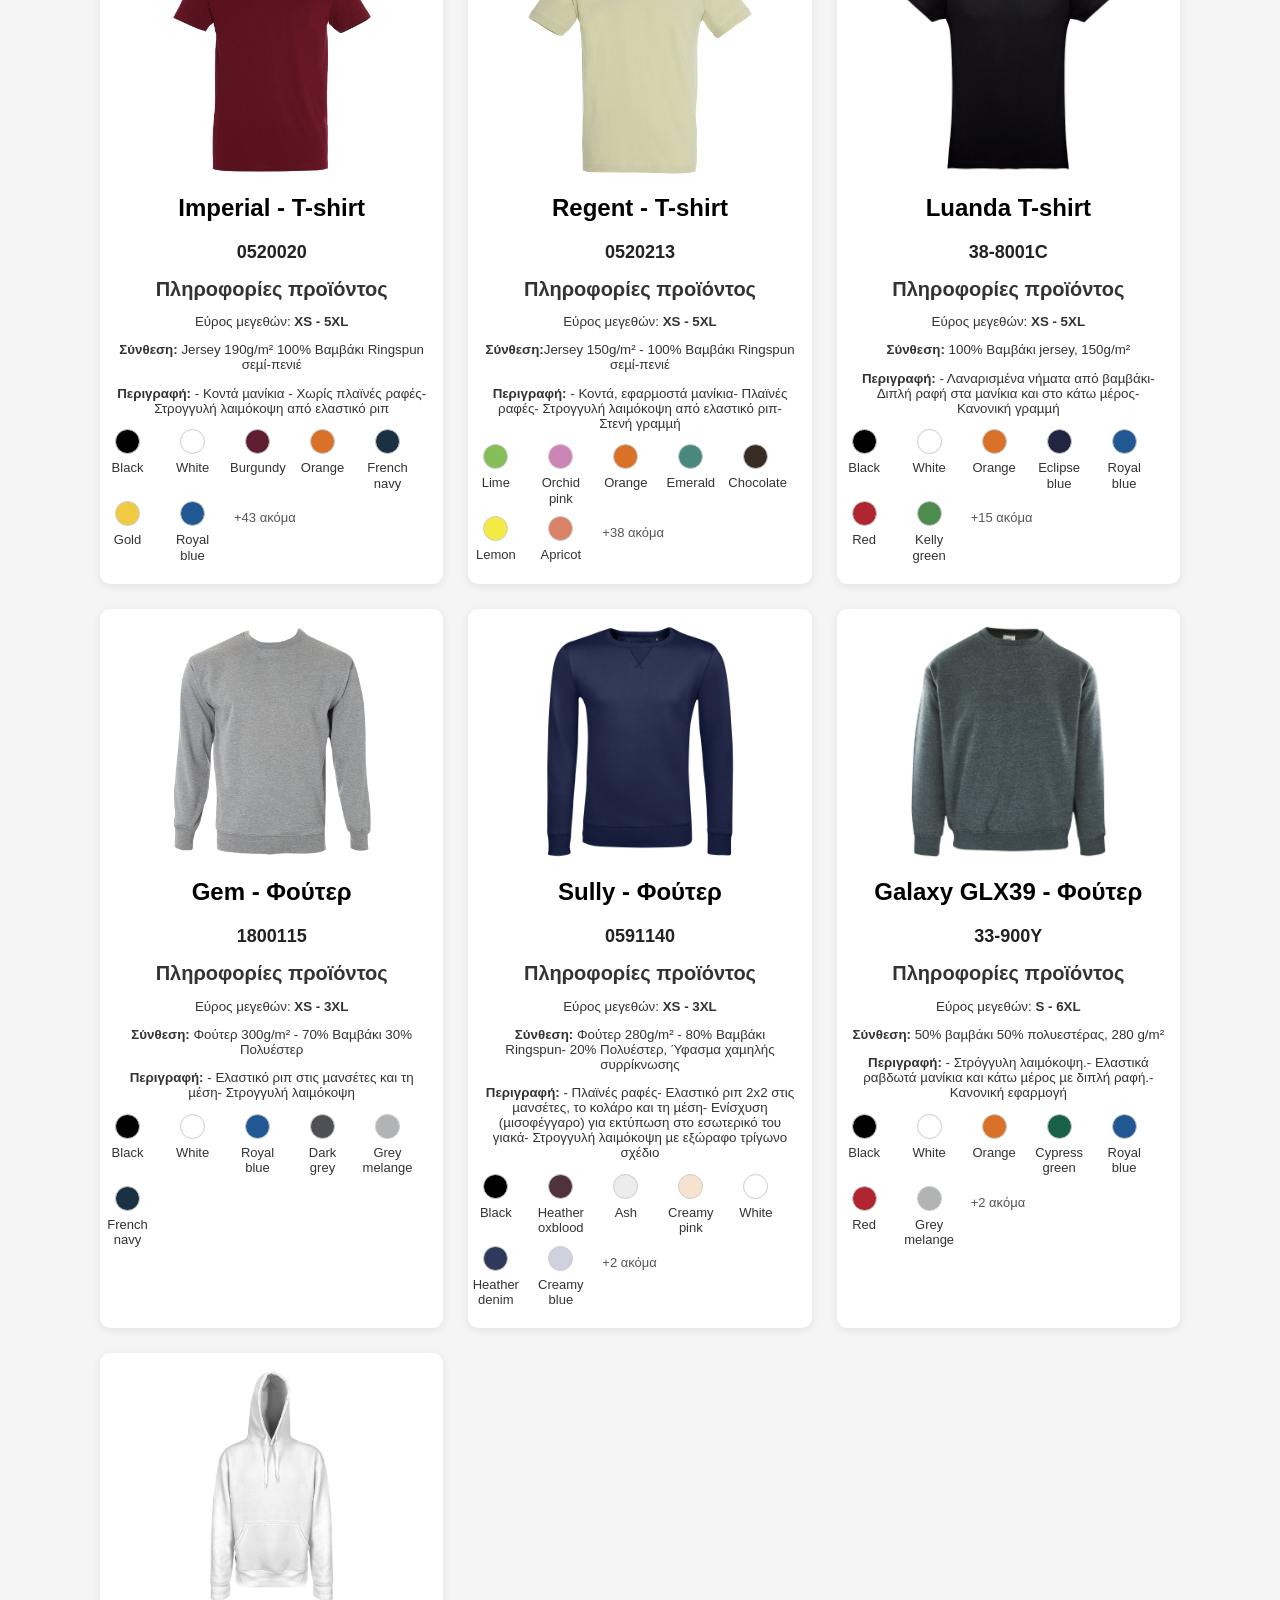
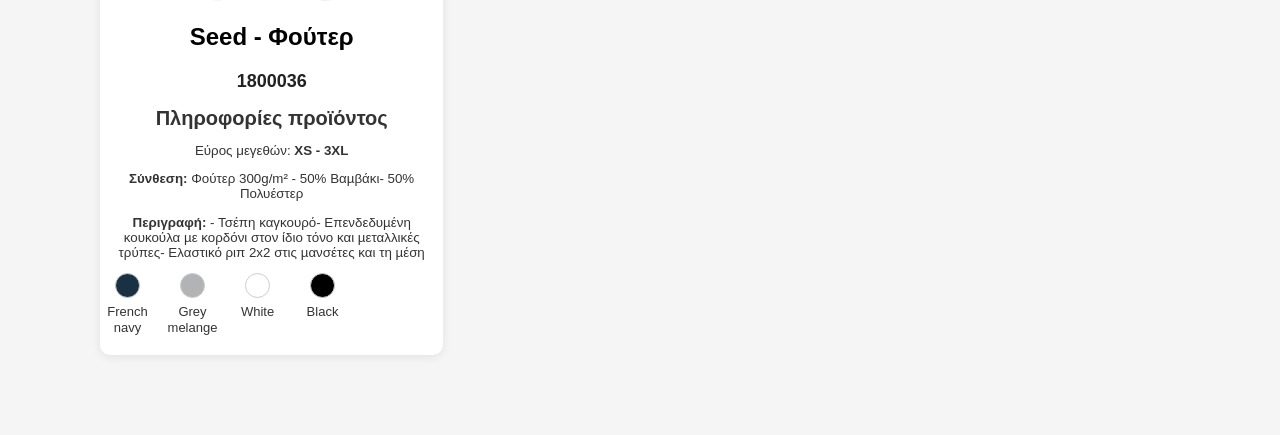
==== commit b22cf2aa: "# 11" ====
--- a/clothes.html
+++ b/clothes.html
@@ -1200,9 +1200,9 @@
     </div>
 
       </div>
-    </div>
-
-    <div class="catalog">
+    
+
+   
 
           <!-- Hoodie -->
 
@@ -1387,8 +1387,7 @@
         <div class="circle" style="background-color: #1e2336;"></div>
         <div class="name">Navy</div>
     </div>
-                   
-          
+                        
     </div>
           </div>
 
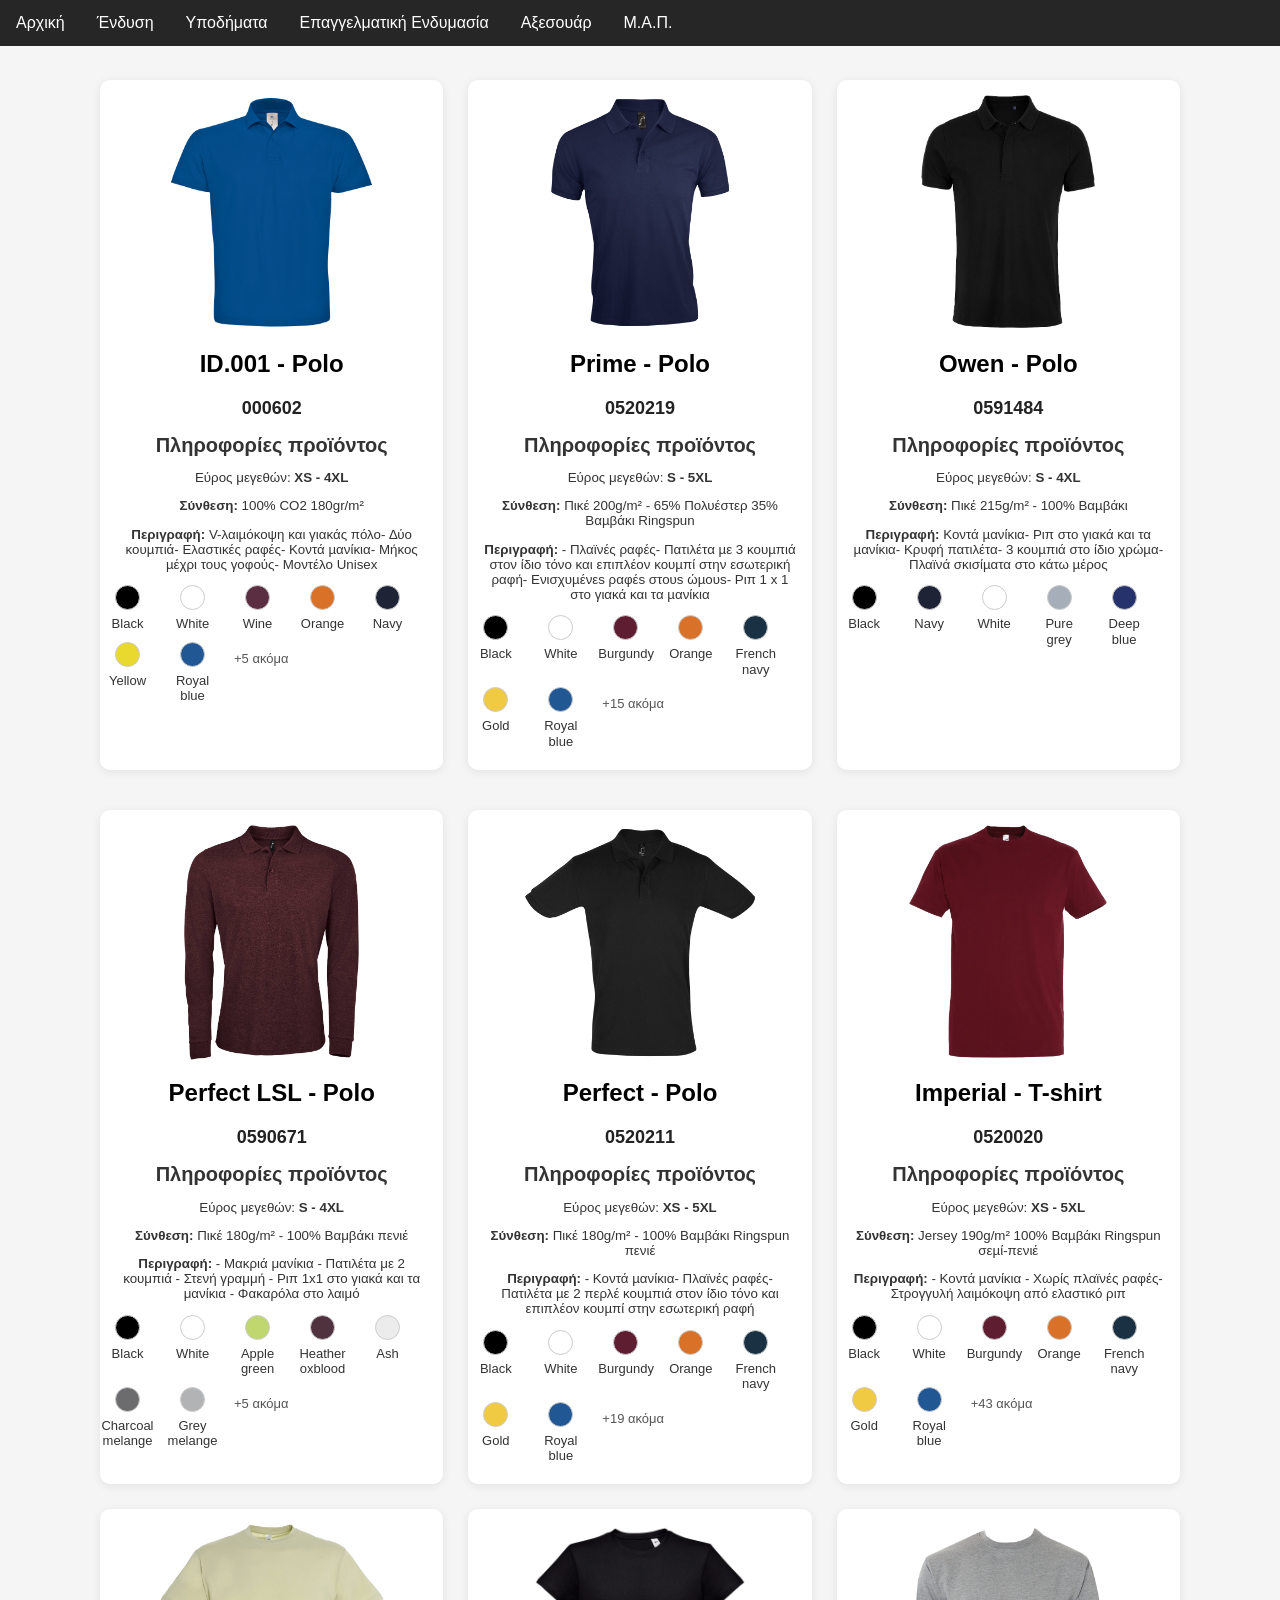
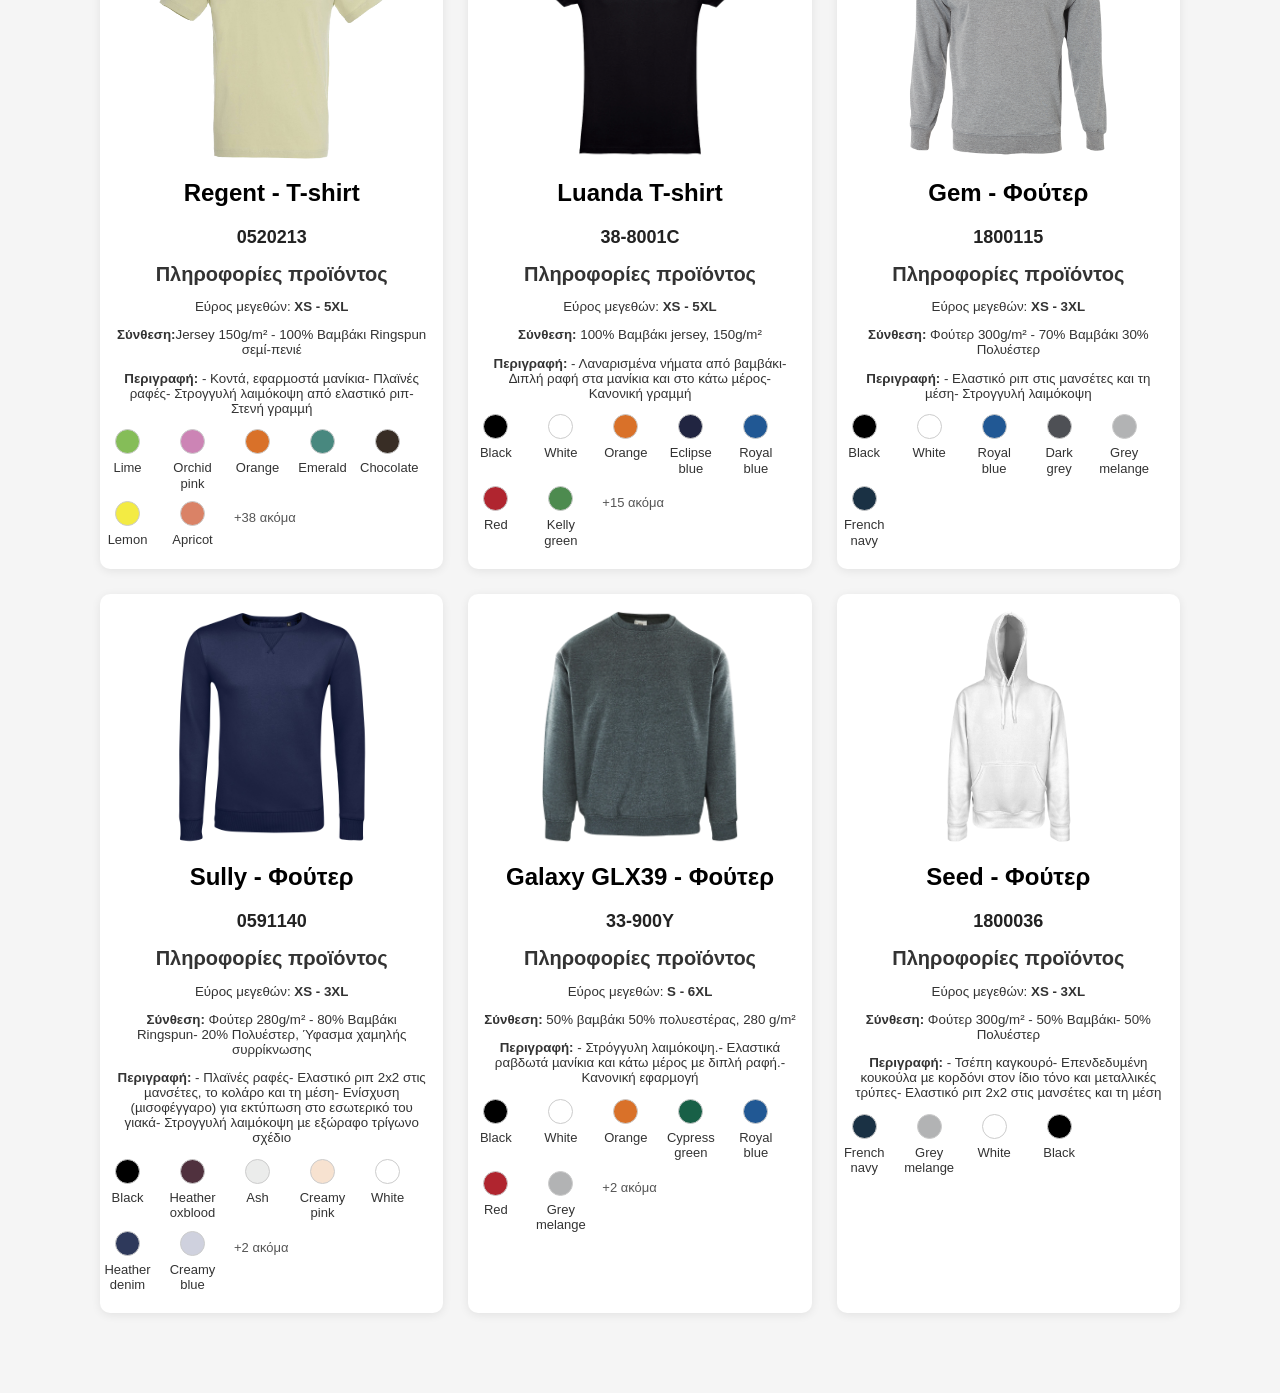
==== commit 5cca02d2: "# 12" ====
--- a/clothes.html
+++ b/clothes.html
@@ -542,11 +542,10 @@
                         
           </div>
 
-    </div>
+
 
           <!-- T-SHIRT -->
 
-          <div class="catalog">
           <div class="product">
 
         <img src="images/photo.png/imperial.png" alt="imperial">
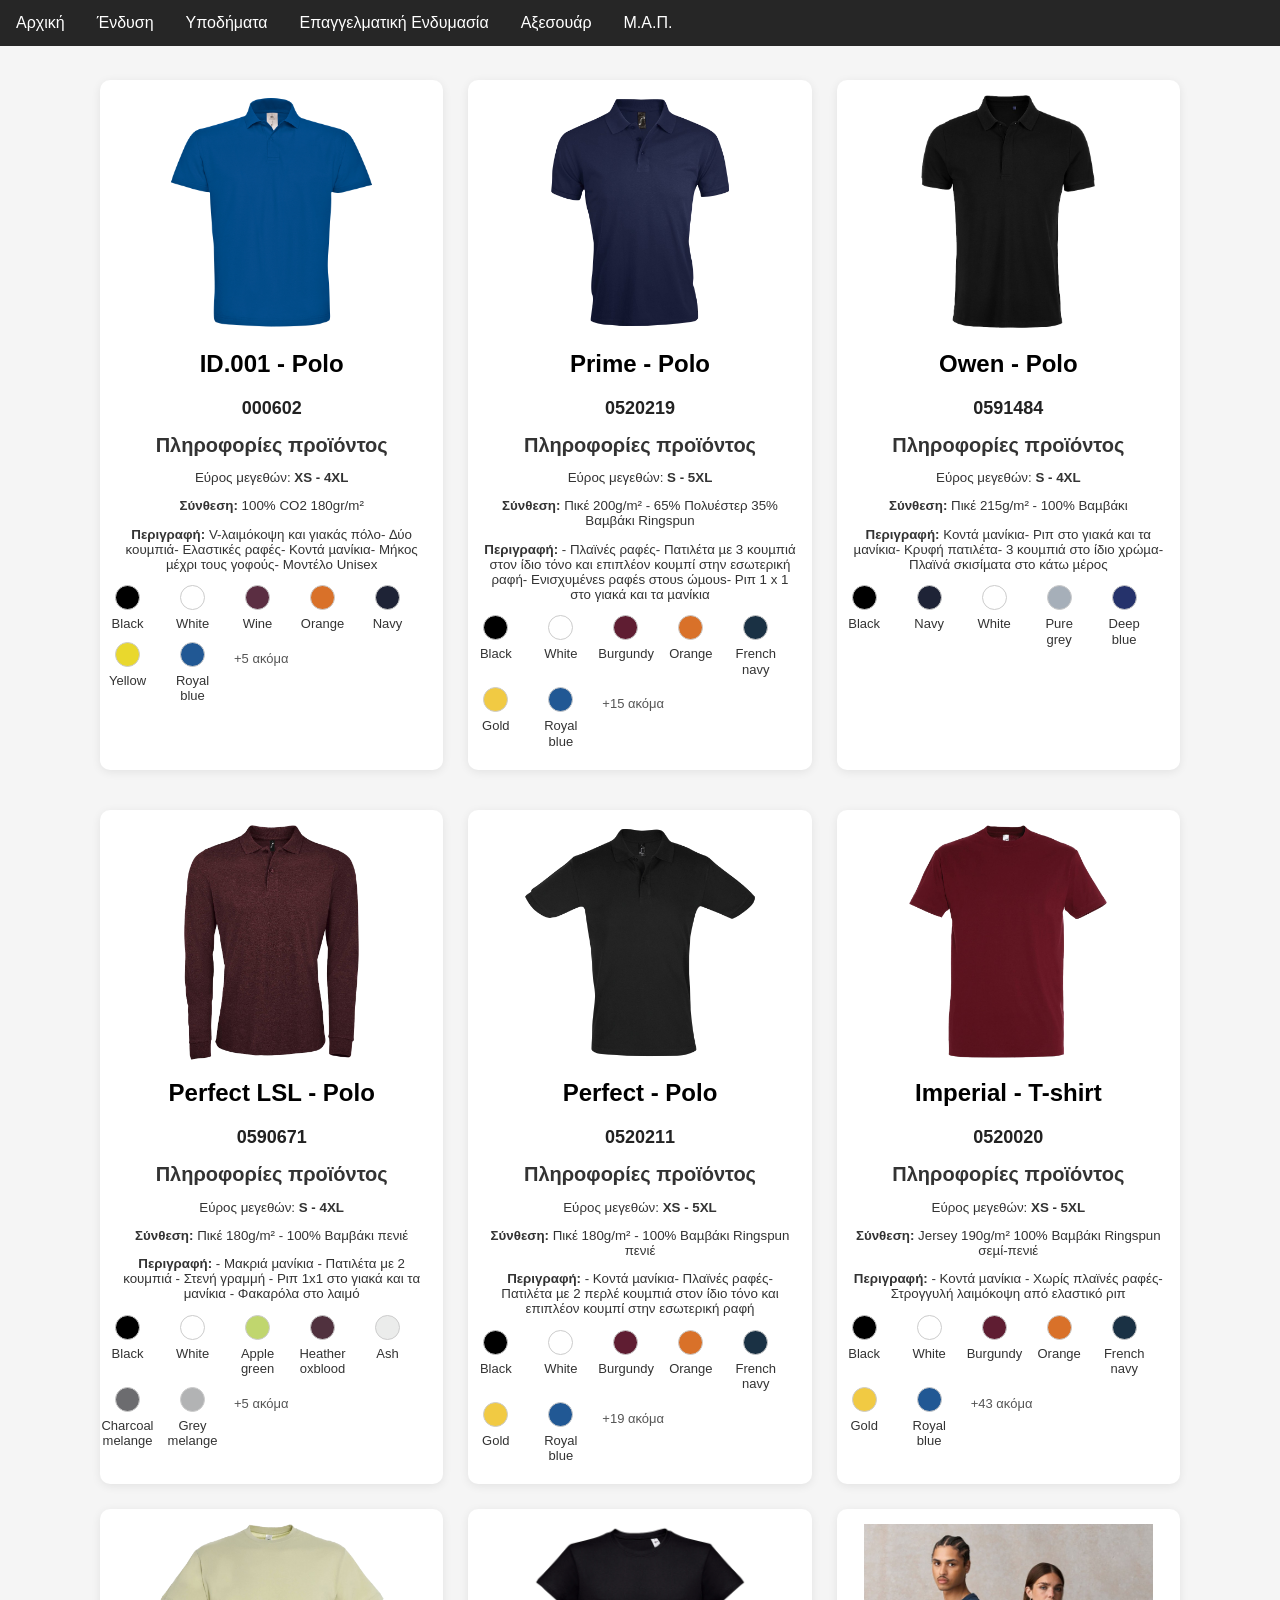
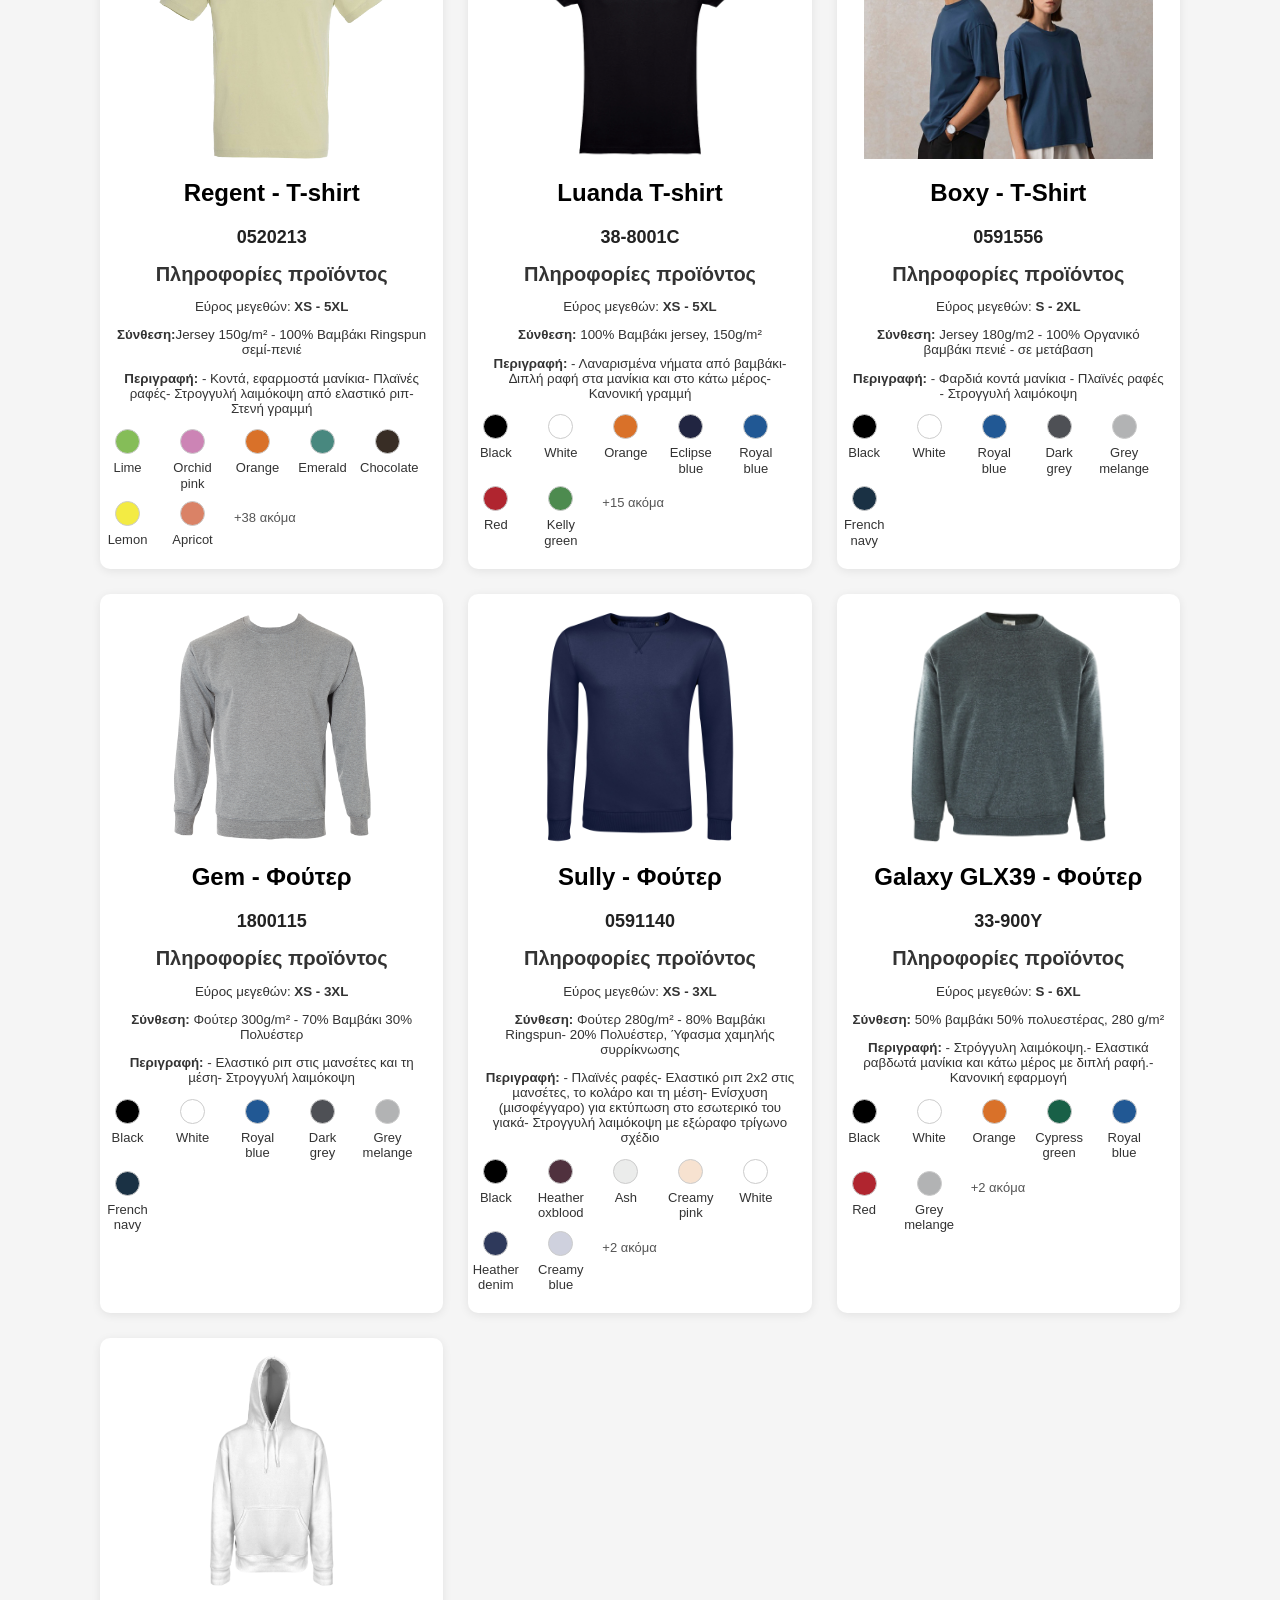
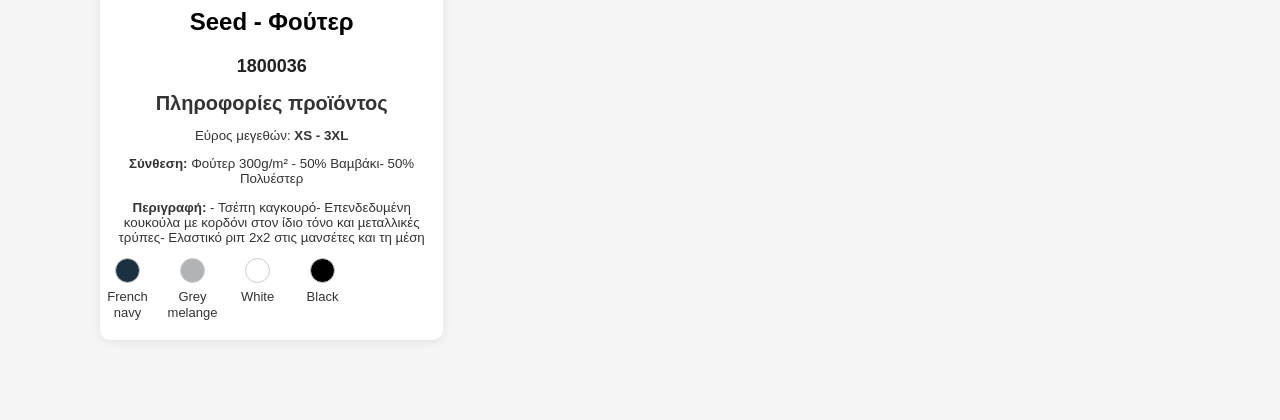
==== commit 67c73e48: "# 13" ====
--- a/clothes.html
+++ b/clothes.html
@@ -1199,6 +1199,57 @@
     </div>
 
       </div>
+
+      <div class="product">
+        
+        <img src="images/photo.jpg/boxy.jpg.jpg" alt="boxy">
+            <h2>Boxy - T-Shirt</h2>
+            <div class="price"> 0591556 </div>
+
+              <h3> Πληροφορίες προϊόντος </h3>
+          
+               <p> Εύρος μεγεθών: <b>S - 2XL</b> </p>
+               <p> <b>Σύνθεση:</b> Jersey 180g/m2 - 100% Οργανικό βαμβάκι πενιέ - σε μετάβαση </p>
+               <p> <b>Περιγραφή:</b> - Φαρδιά κοντά μανίκια - Πλαϊνές ραφές - Στρογγυλή λαιμόκοψη</p>   
+
+               <div class="product-colors">
+
+    <!-- Βάλε εδώ ΟΛΑ τα χρώματα του προϊόντος -->
+
+    <div class="color">
+        <div class="circle" style="background-color: #000000;"></div>
+        <div class="name">Black</div>
+    </div>
+
+    <div class="color">
+        <div class="circle" style="background-color: #FFFFFF;"></div>
+        <div class="name">White</div>
+    </div>
+
+    <div class="color">
+        <div class="circle" style="background-color: #215894;"></div>
+        <div class="name">Royal blue</div>
+    </div>
+
+     <div class="color">
+        <div class="circle" style="background-color: #4e5055;"></div>
+        <div class="name">Dark grey</div>
+    </div>
+
+     <div class="color">
+        <div class="circle" style="background-color: #B2B3B4;"></div>
+        <div class="name">Grey melange</div>
+    </div>
+
+    <div class="color">
+        <div class="circle" style="background-color: #1a3144;"></div>
+        <div class="name">French navy</div>
+    </div>
+                   
+          
+    </div>
+
+      </div>
     
 
    
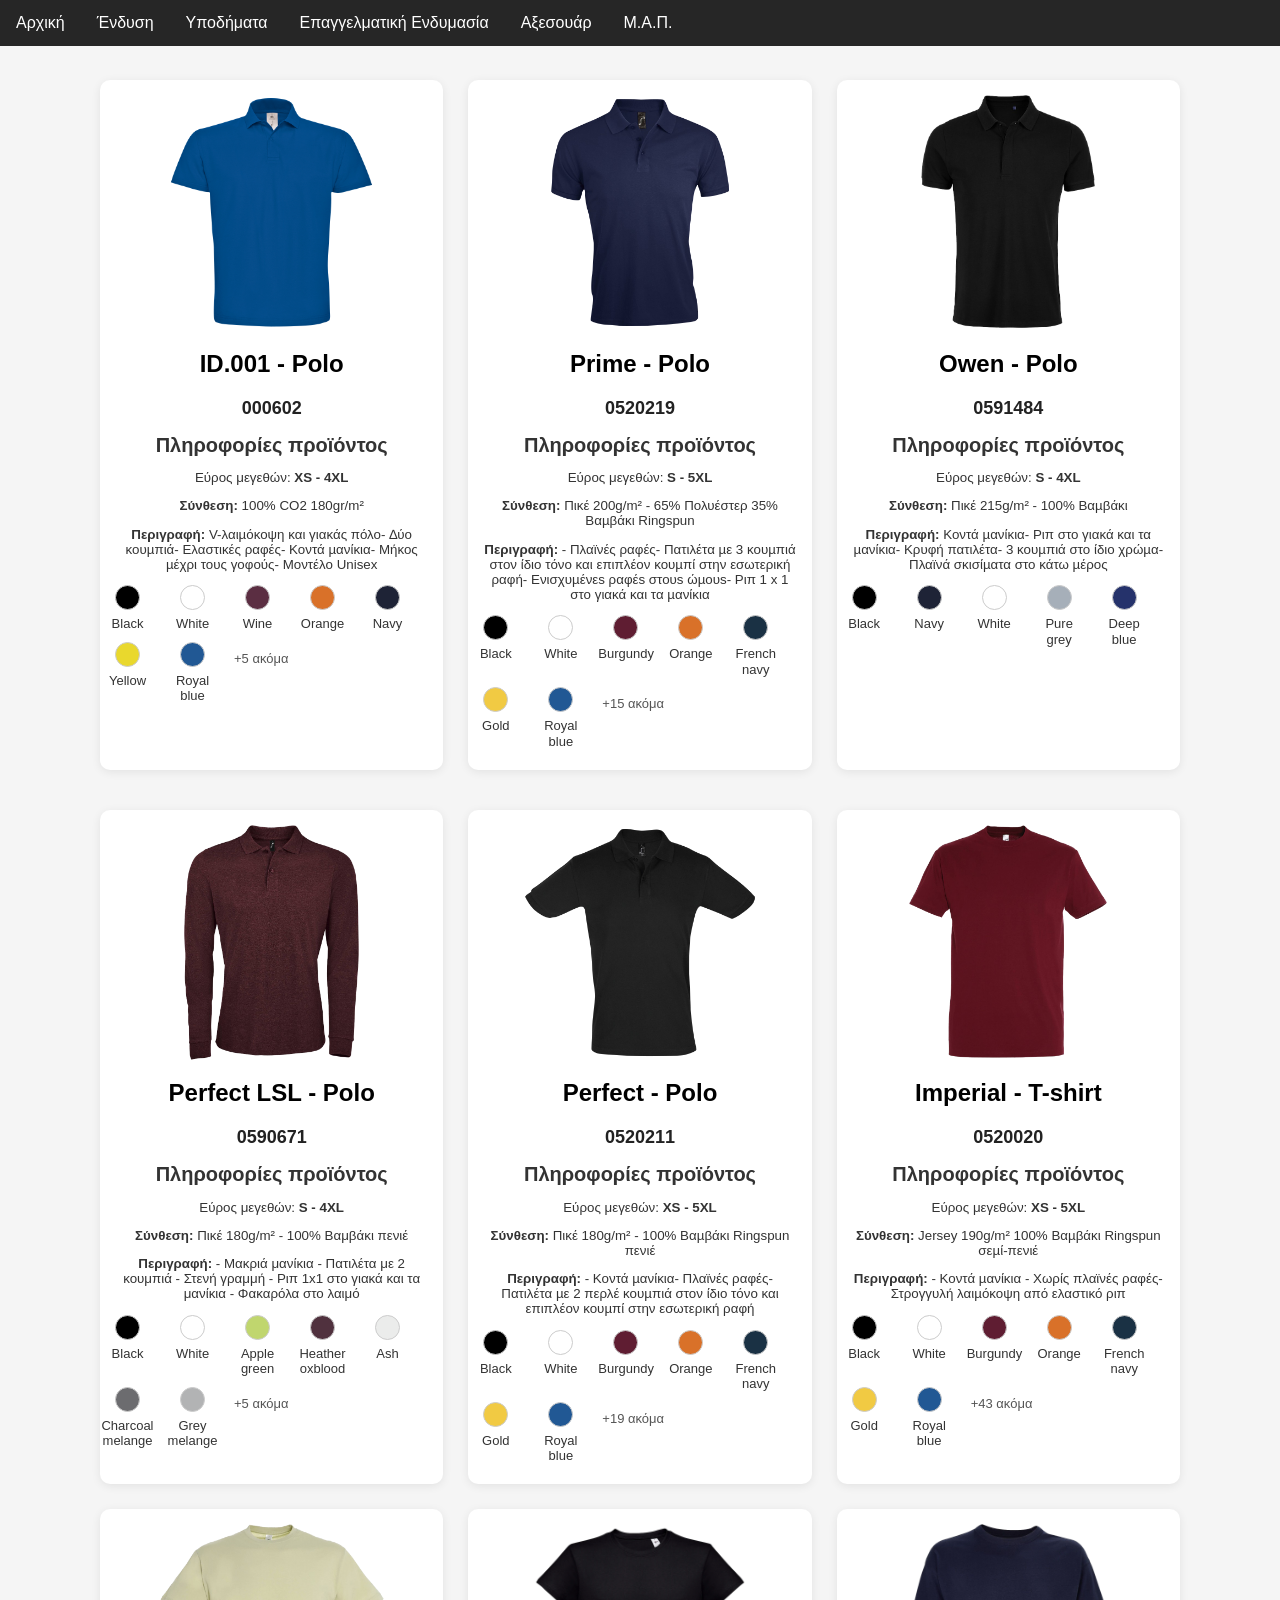
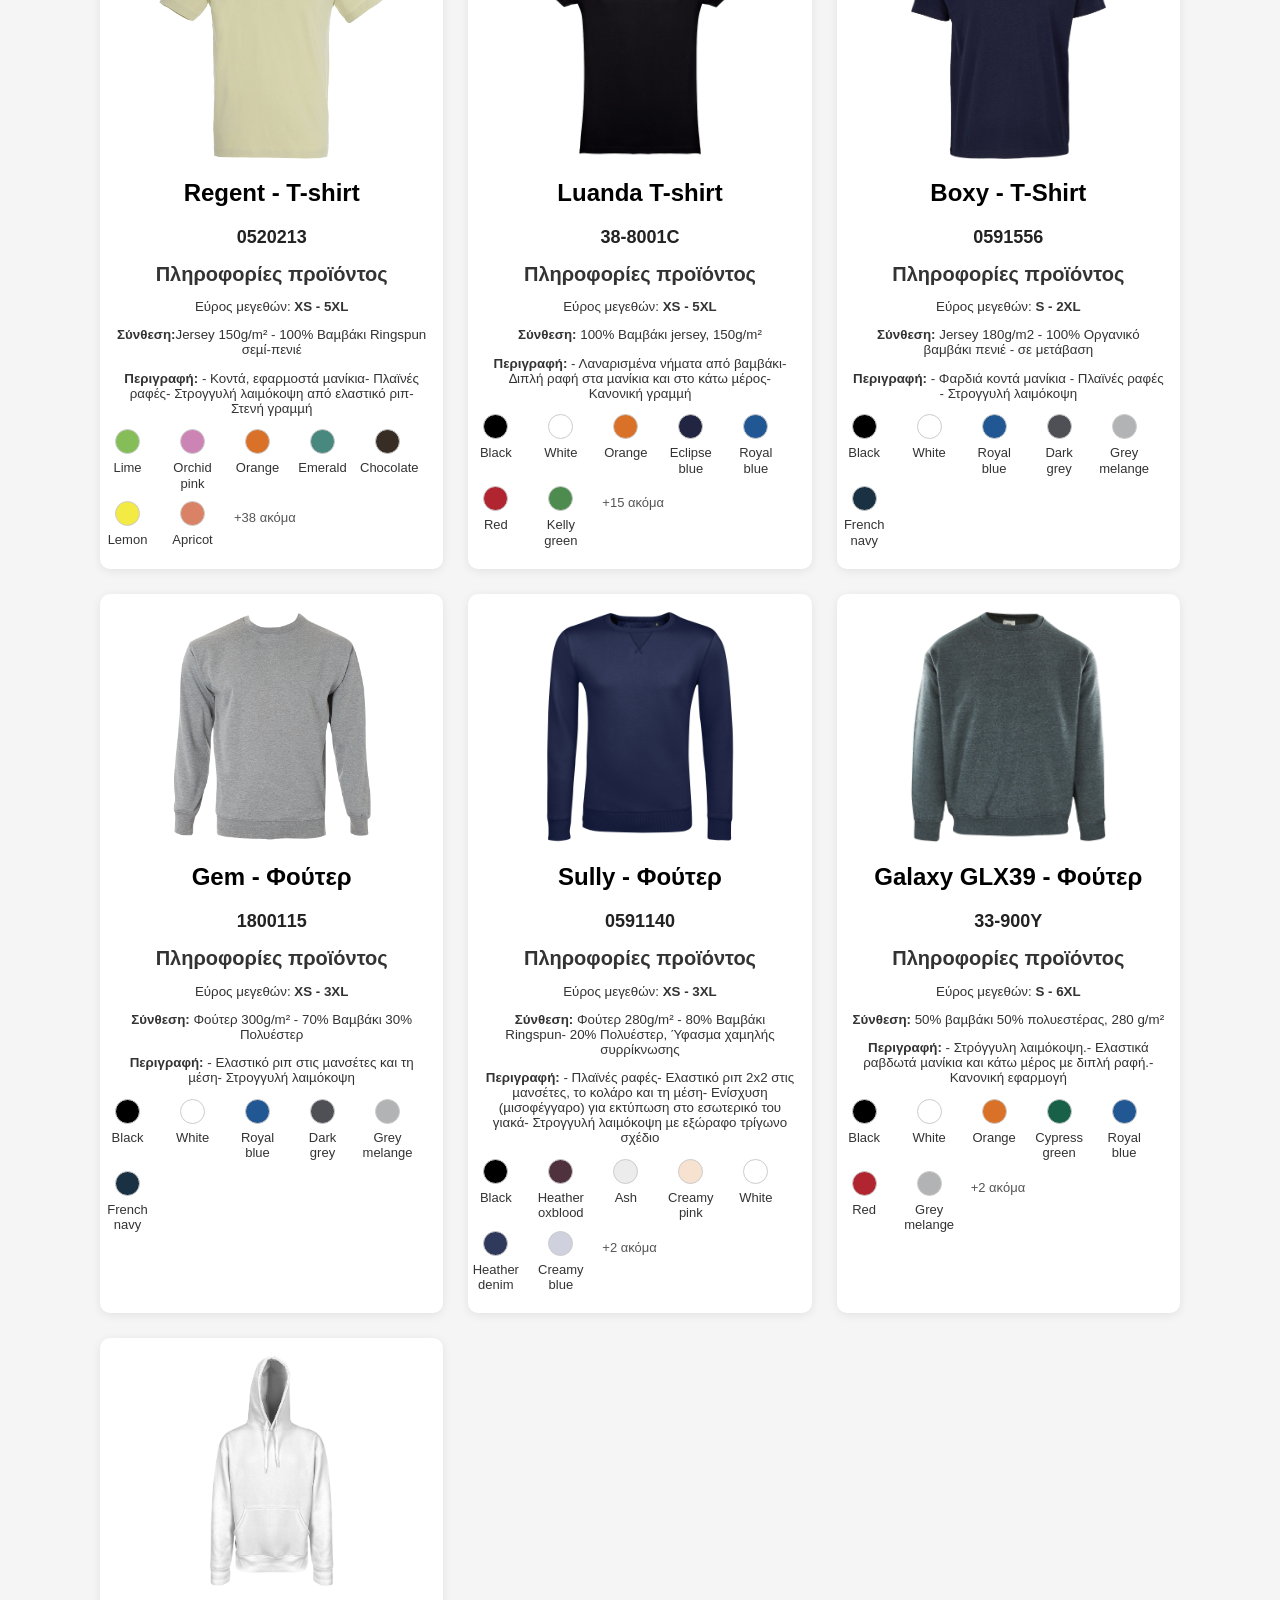
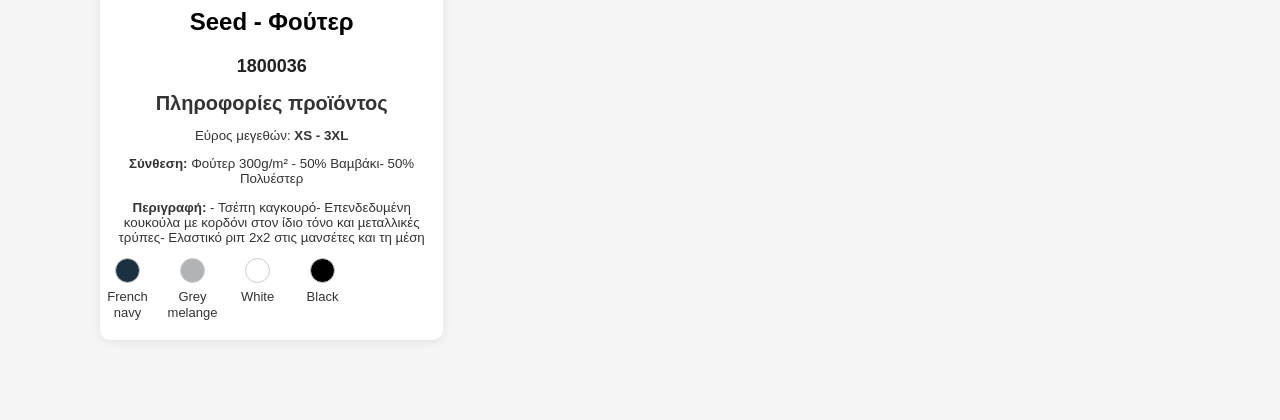
==== commit 7e47b459: "# 14" ====
--- a/clothes.html
+++ b/clothes.html
@@ -1202,7 +1202,7 @@
 
       <div class="product">
         
-        <img src="images/photo.jpg/boxy.jpg.jpg" alt="boxy">
+        <img src="images/photo.png/boxy.png.png" alt="boxy">
             <h2>Boxy - T-Shirt</h2>
             <div class="price"> 0591556 </div>
 
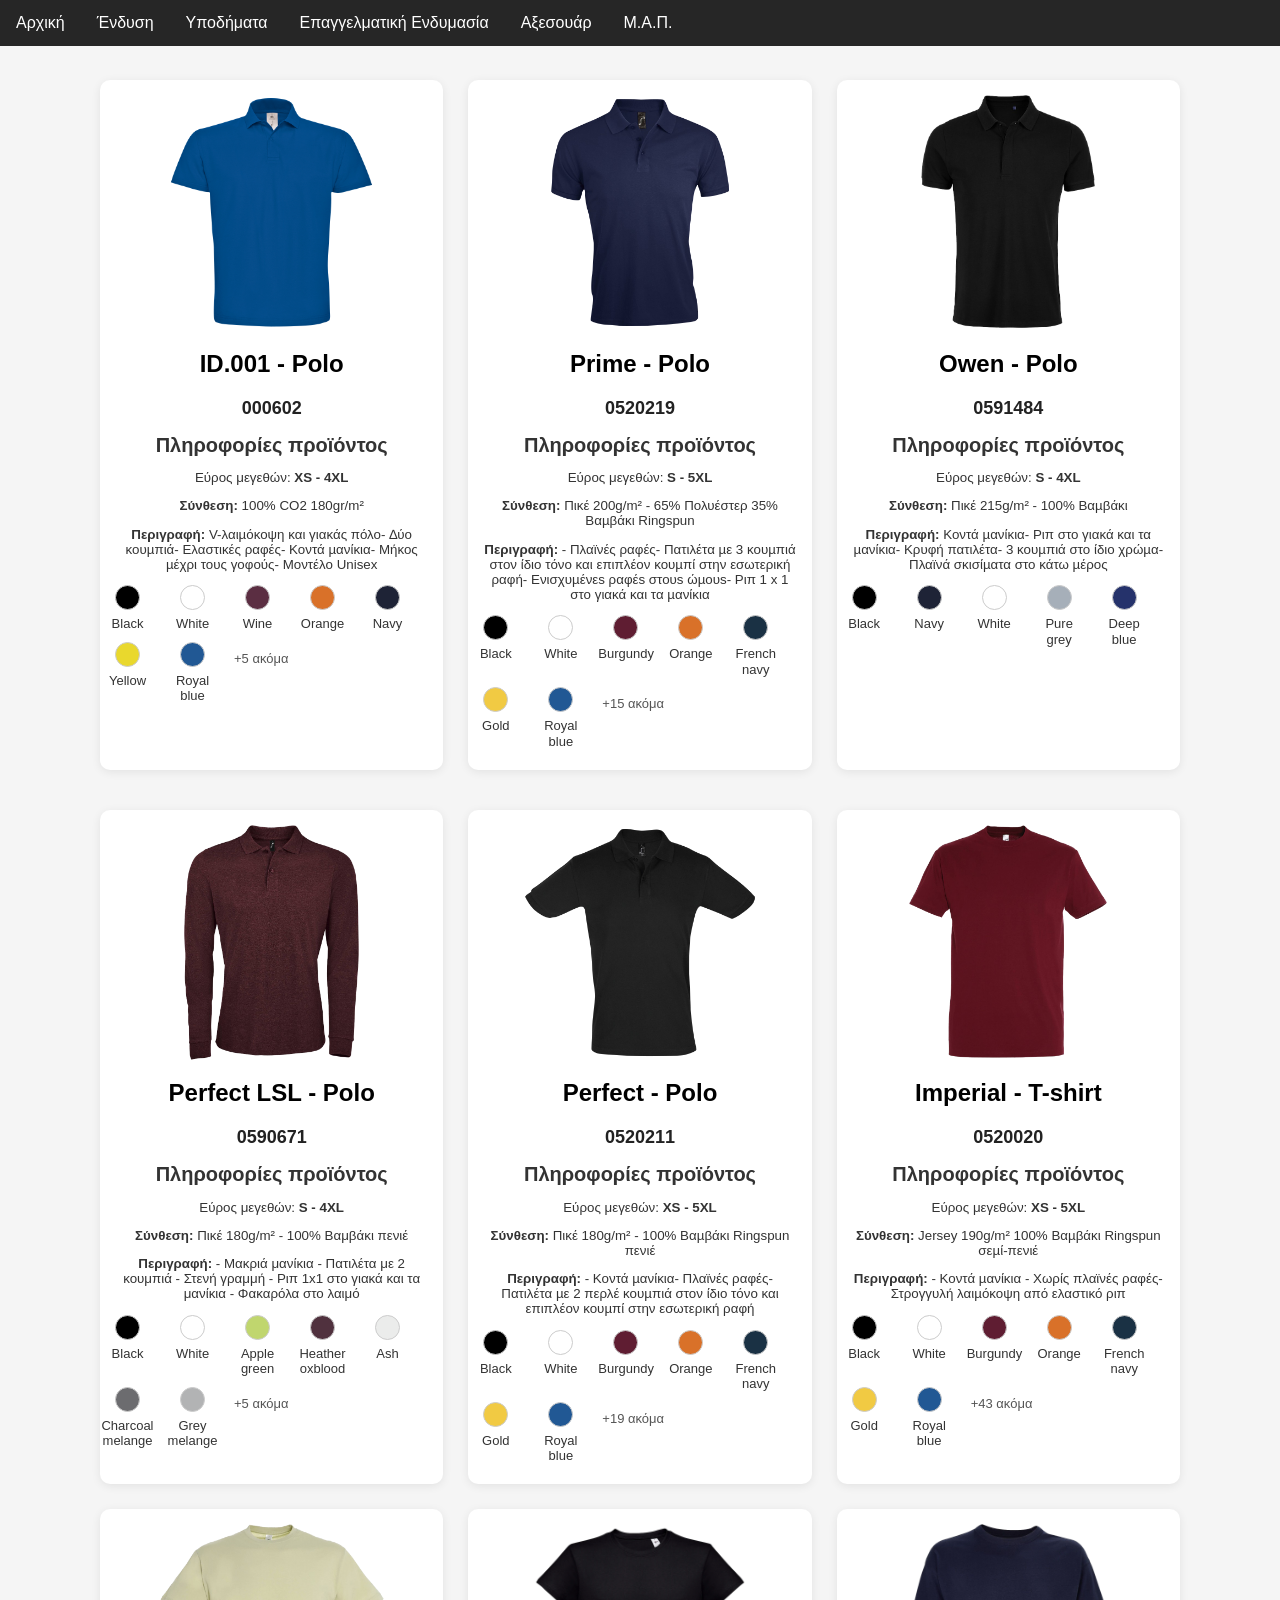
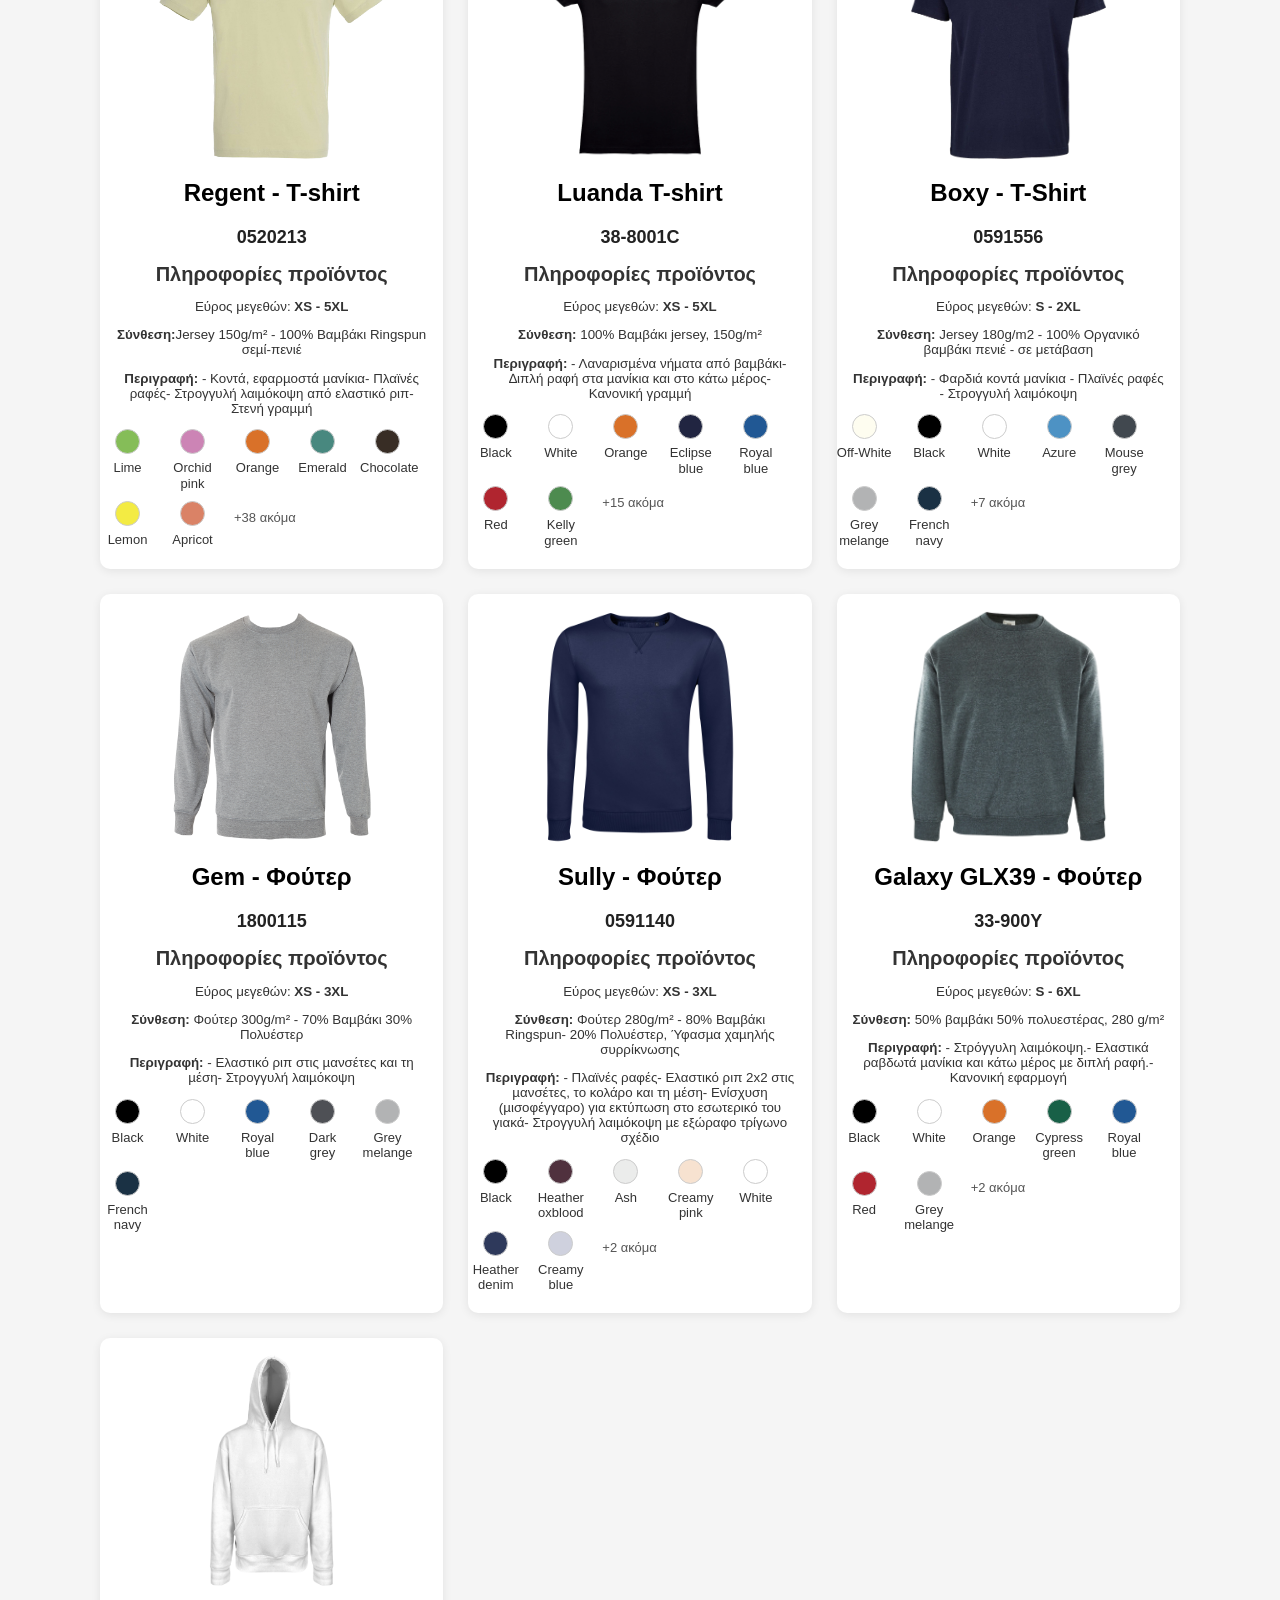
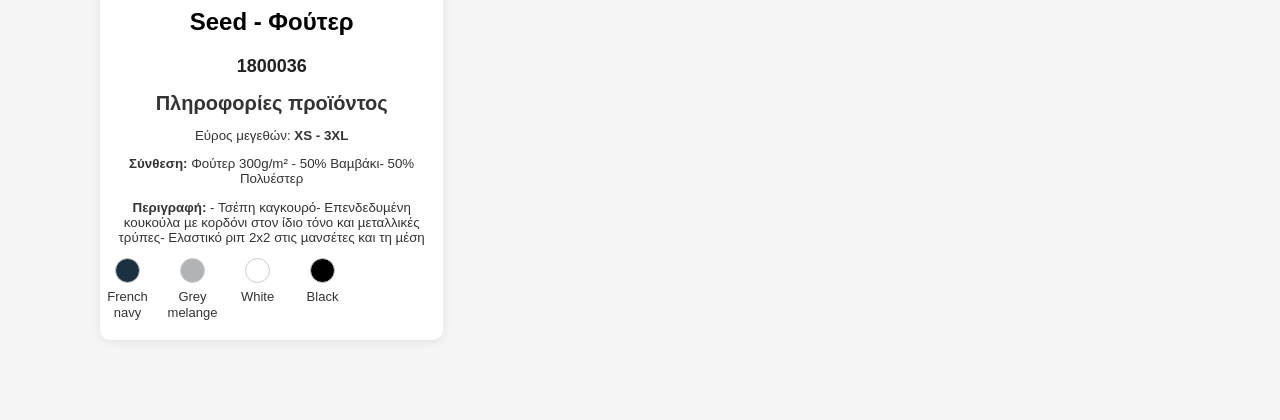
==== commit d529311c: "# 15" ====
--- a/clothes.html
+++ b/clothes.html
@@ -1217,6 +1217,11 @@
     <!-- Βάλε εδώ ΟΛΑ τα χρώματα του προϊόντος -->
 
     <div class="color">
+        <div class="circle" style="background-color: #fefdf0;"></div>
+        <div class="name"> Off-White</div>
+    </div>
+
+    <div class="color">
         <div class="circle" style="background-color: #000000;"></div>
         <div class="name">Black</div>
     </div>
@@ -1227,13 +1232,13 @@
     </div>
 
     <div class="color">
-        <div class="circle" style="background-color: #215894;"></div>
-        <div class="name">Royal blue</div>
-    </div>
-
-     <div class="color">
-        <div class="circle" style="background-color: #4e5055;"></div>
-        <div class="name">Dark grey</div>
+        <div class="circle" style="background-color: #4d92c4;"></div>
+        <div class="name">Azure</div>
+    </div>
+
+     <div class="color">
+        <div class="circle" style="background-color: #41484f;"></div>
+        <div class="name">Mouse grey</div>
     </div>
 
      <div class="color">
@@ -1245,6 +1250,43 @@
         <div class="circle" style="background-color: #1a3144;"></div>
         <div class="name">French navy</div>
     </div>
+
+    <div class="color">
+        <div class="circle" style="background-color: #eb2126;"></div>
+        <div class="name"> Bright red </div>
+    </div>
+
+    <div class="color">
+        <div class="circle" style="background-color: #987c63;"></div>
+        <div class="name">Umber</div>
+    </div>
+
+    <div class="color">
+        <div class="circle" style="background-color: #cfbeb1;"></div>
+        <div class="name">Linen </div>
+    </div>
+
+    <div class="color">
+        <div class="circle" style="background-color: #f8f5bc;"></div>
+        <div class="name">Light yellow</div>
+    </div>
+
+    <div class="color">
+        <div class="circle" style="background-color: #e0c6de;"></div>
+        <div class="name">Lilac</div>
+    </div>
+
+    <div class="color">
+        <div class="circle" style="background-color: #3d4f5e;"></div>
+        <div class="name"> Denim </div>
+    </div>
+
+    <div class="color">
+        <div class="circle" style="background-color: #636455;"></div>
+        <div class="name">Khaki</div>
+    </div>
+
+    
                    
           
     </div>
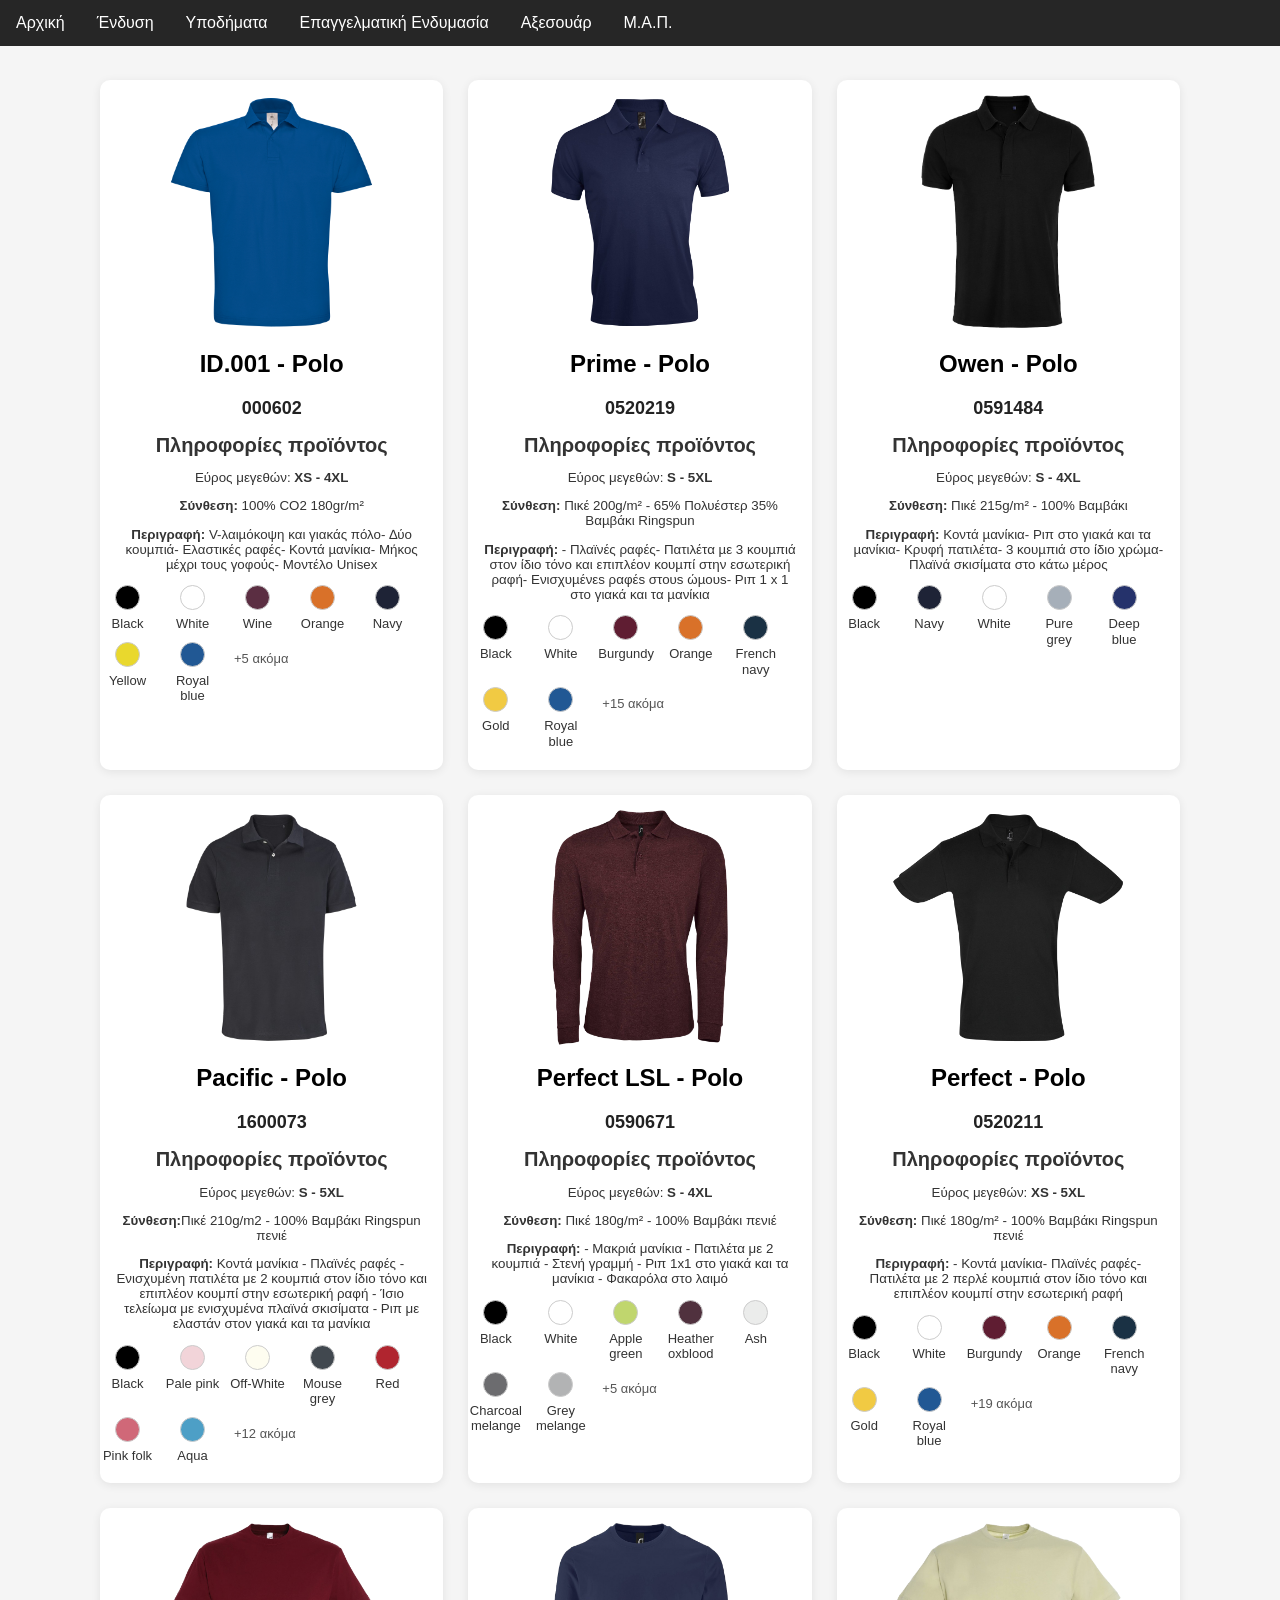
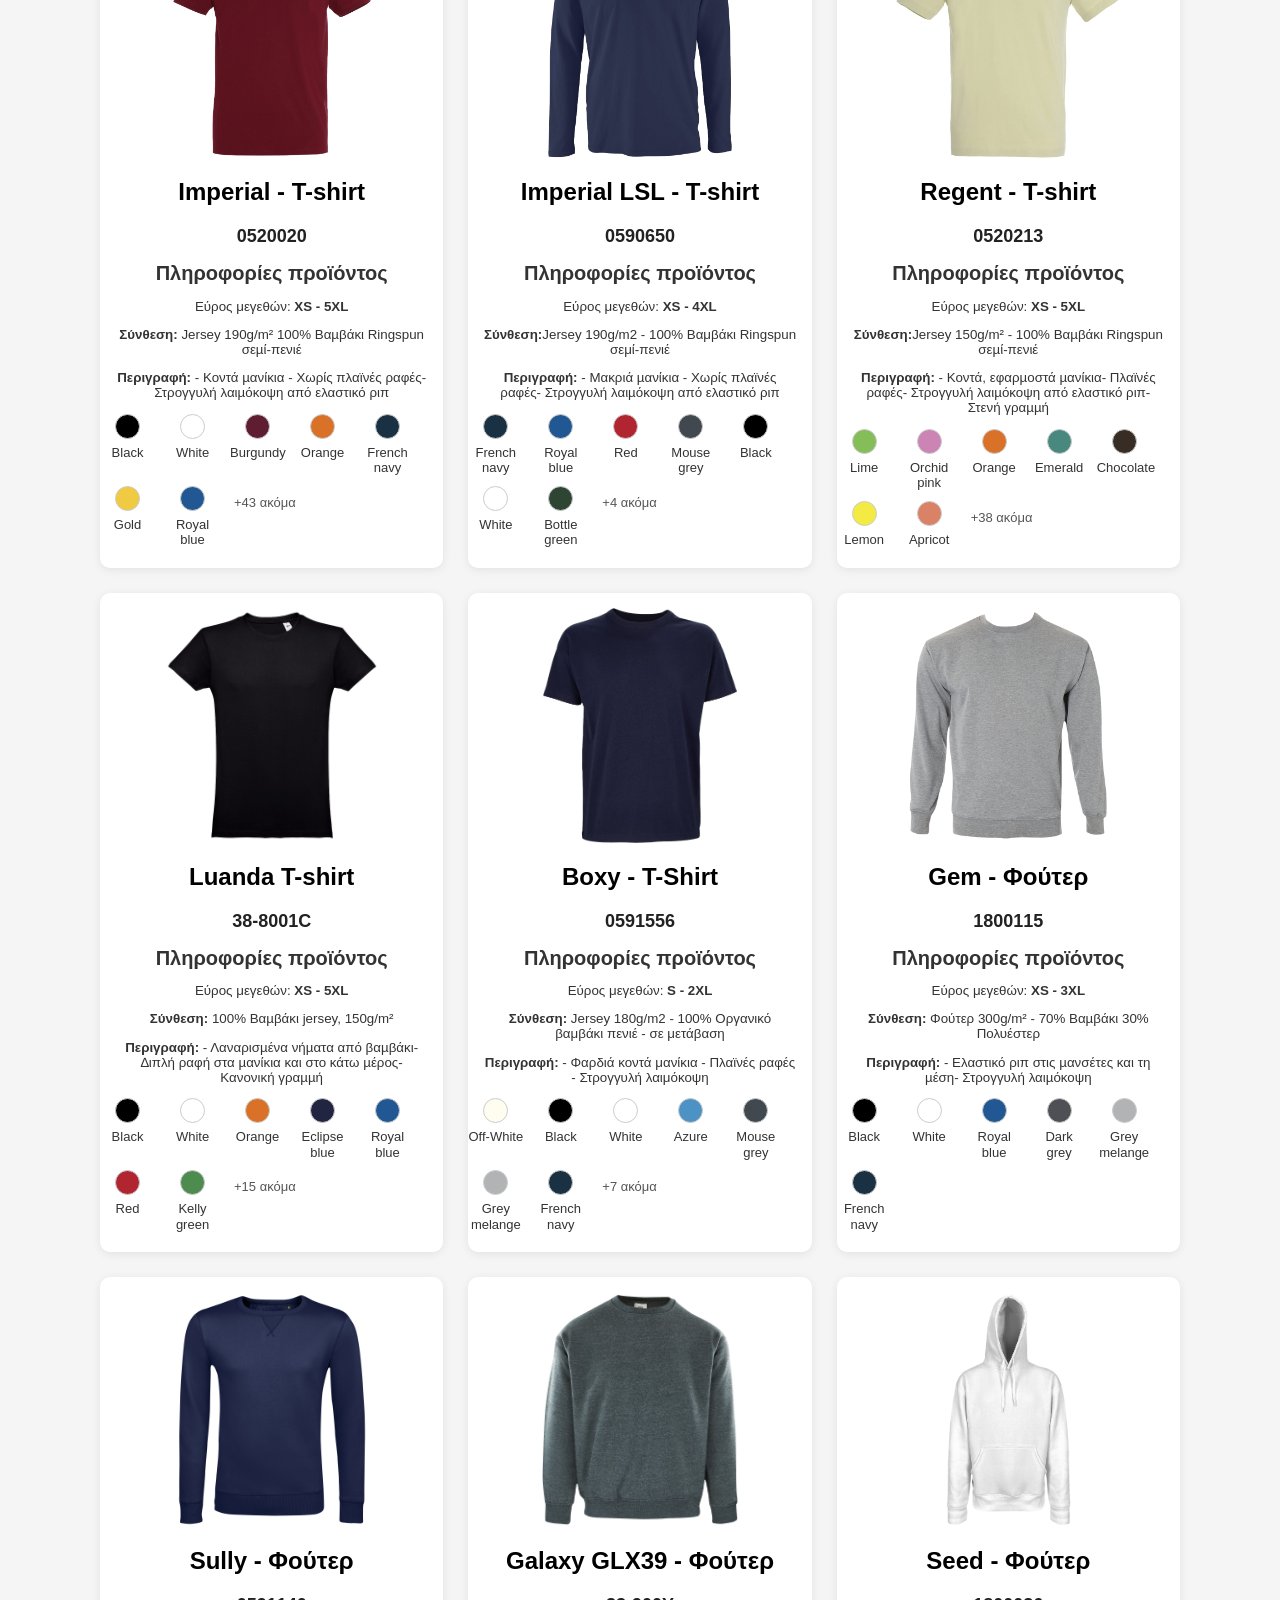
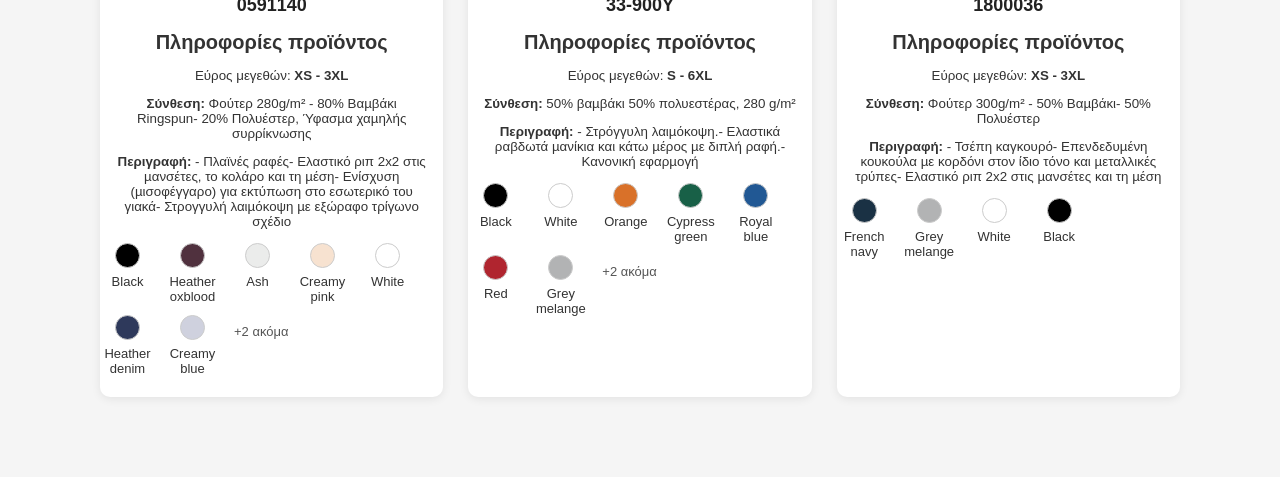
==== commit 150fc5ca: "# 17" ====
--- a/clothes.html
+++ b/clothes.html
@@ -304,9 +304,123 @@
 
     </div>
     </div>
+
+    <div class="product">
+
+        <img src="images/photo.png/pacific.png.png" alt="Pacific ">
+            <h2> Pacific  - Polo</h2>
+            <div class="price">1600073</div>
+
+              <h3> Πληροφορίες προϊόντος </h3>
+          
+               <p> Εύρος μεγεθών: <b>S - 5XL</b> </p>
+               <p> <b>Σύνθεση:</b>Πικέ 210g/m2 - 100% Βαμβάκι Ringspun πενιέ </p>
+               <p> <b>Περιγραφή:</b> Κοντά μανίκια - Πλαϊνές ραφές - Ενισχυμένη πατιλέτα με 2 κουμπιά στον ίδιο τόνο και επιπλέον κουμπί στην εσωτερική ραφή - Ίσιο τελείωμα με ενισχυμένα πλαϊνά σκισίματα - Ριπ με ελαστάν στον γιακά και τα μανίκια </p>    
+
+               <div class="product-colors">
+
+    <!-- Βάλε εδώ ΟΛΑ τα χρώματα του προϊόντος -->
+
+    <div class="color">
+        <div class="circle" style="background-color: #000000;"></div>
+        <div class="name">Black</div>
+    </div>
+
+    <div class="color">
+        <div class="circle" style="background-color: #f2d4d9;"></div>
+        <div class="name">Pale pink</div>
+    </div>
+
+    <div class="color">
+        <div class="circle" style="background-color: #fefdf0;"></div>
+        <div class="name"> Off-White</div>
+    </div>
+
+    <div class="color">
+        <div class="circle" style="background-color: #41484f;"></div>
+        <div class="name">Mouse grey</div>
+    </div>
+
+    <div class="color">
+        <div class="circle" style="background-color: #B0252F;"></div>
+        <div class="name">Red</div>
+    </div>
+
+    <div class="color">
+        <div class="circle" style="background-color: #d06878;"></div>
+        <div class="name">Pink folk</div>
+    </div>
+
+    <div class="color">
+        <div class="circle" style="background-color: #4D9FC6;"></div>
+        <div class="name">Aqua</div>
+    </div>
+
+    <div class="color">
+        <div class="circle" style="background-color: #902c44;"></div>
+        <div class="name">Red folk</div>
+    </div>
+
+    <div class="color">
+        <div class="circle" style="background-color: #3D4F5E;"></div>
+        <div class="name">Denim </div>
+    </div>
+
+    <div class="color">
+        <div class="circle" style="background-color: #FFFFFF;"></div>
+        <div class="name">White</div>
+    </div>
+
+    <div class="color">
+        <div class="circle" style="background-color: #55513D;"></div>
+        <div class="name">Army</div>
+    </div>
+
+    <div class="color">
+        <div class="circle" style="background-color: #1A3144;"></div>
+        <div class="name">French navy</div>
+    </div>
+
+    <div class="color">
+        <div class="circle" style="background-color: #215894;"></div>
+        <div class="name">Royal blue</div>
+    </div>
+
+    <div class="color">
+        <div class="circle" style="background-color: #A6AFB9;"></div>
+        <div class="name">Pure grey</div>
+    </div>
+
+    <div class="color">
+        <div class="circle" style="background-color: #B2B3B4;"></div>
+        <div class="name">Grey melange</div>
+    </div>
+
+    <div class="color">
+        <div class="circle" style="background-color: #4D8B4F;"></div>
+        <div class="name">Kelly green</div>
+    </div>
+
+    <div class="color">
+        <div class="circle" style="background-color: #cfbeb1;"></div>
+        <div class="name">Linen </div>
+    </div>
+
+    <div class="color">
+        <div class="circle" style="background-color: #57a6ad;"></div>
+        <div class="name">Pool blue </div>
+    </div>
+
+    <div class="color">
+        <div class="circle" style="background-color: #59285d;"></div>
+        <div class="name">Astral purple </div>
+    </div>
+
+    </div>
     </div>
     
-<div class="catalog">
+    
+
 
     <div class="product">
 
@@ -817,6 +931,80 @@
 </div>
                        
           </div>
+
+          <div class="product">
+
+        <img src="images/photo.png/imperial_lsl.png.png" alt="imperial">
+            <h2>Imperial LSL - T-shirt</h2>
+            <div class="price">0590650</div>
+
+              <h3> Πληροφορίες προϊόντος </h3>
+          
+               <p> Εύρος μεγεθών: <b>XS - 4XL</b> </p>
+               <p> <b>Σύνθεση:</b>Jersey 190g/m2 - 100% Βαμβάκι Ringspun σεμί-πενιέ </p>
+               <p> <b>Περιγραφή:</b> - Μακριά  µανίκια - Χωρίς πλαϊνές ραφές- Στρογγυλή λαιµόκοψη από ελαστικό ριπ </p> 
+
+               <div class="product-colors">
+
+    <!-- Βάλε εδώ ΟΛΑ τα χρώματα του προϊόντος -->
+
+    <div class="color">
+        <div class="circle" style="background-color: #1A3144;"></div>
+        <div class="name">French navy</div>
+    </div>
+
+    <div class="color">
+        <div class="circle" style="background-color: #215894;"></div>
+        <div class="name">Royal blue</div>
+    </div>
+
+    <div class="color">
+        <div class="circle" style="background-color: #B0252F;"></div>
+        <div class="name">Red</div>
+    </div>
+
+    <div class="color">
+        <div class="circle" style="background-color: #41484f;"></div>
+        <div class="name">Mouse grey</div>
+    </div>
+
+    <div class="color">
+        <div class="circle" style="background-color: #000000;"></div>
+        <div class="name">Black</div>
+    </div>
+
+    <div class="color">
+        <div class="circle" style="background-color: #FFFFFF;"></div>
+        <div class="name">White</div>
+    </div>
+
+     <div class="color">
+        <div class="circle" style="background-color: #2E4533;"></div>
+        <div class="name">Bottle green</div>
+    </div>
+
+    <div class="color">
+        <div class="circle" style="background-color: #6C6C6F;"></div>
+        <div class="name">Charcoal melange</div>
+    </div>
+
+    <div class="color">
+        <div class="circle" style="background-color: #B2B3B4;"></div>
+        <div class="name">Grey melange</div>
+    </div>
+
+    <div class="color">
+        <div class="circle" style="background-color: #565b35;"></div>
+        <div class="name">Dark khaki</div>
+    </div>
+
+    <div class="color">
+        <div class="circle" style="background-color: #D97129;"></div>
+        <div class="name">Orange</div>
+    </div>
+
+    </div>
+    </div>
     
 
       <div class="product">
